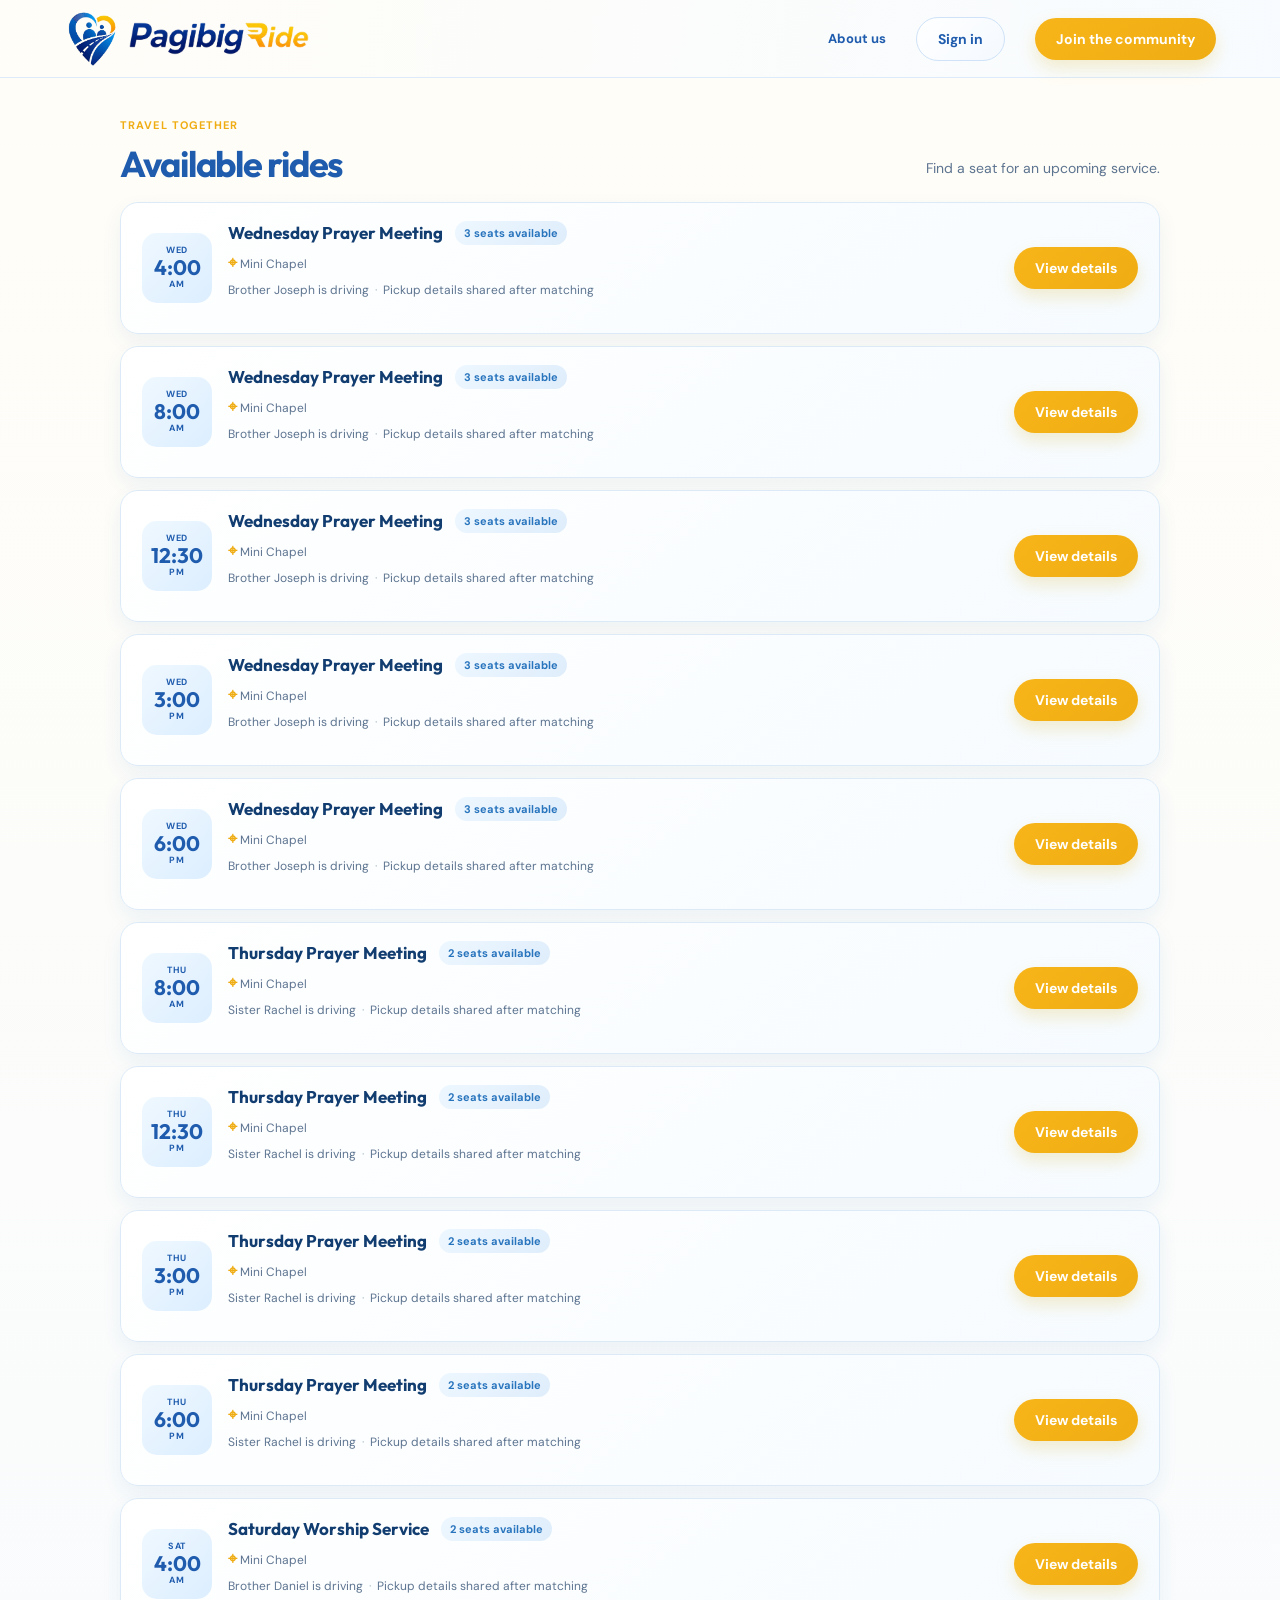
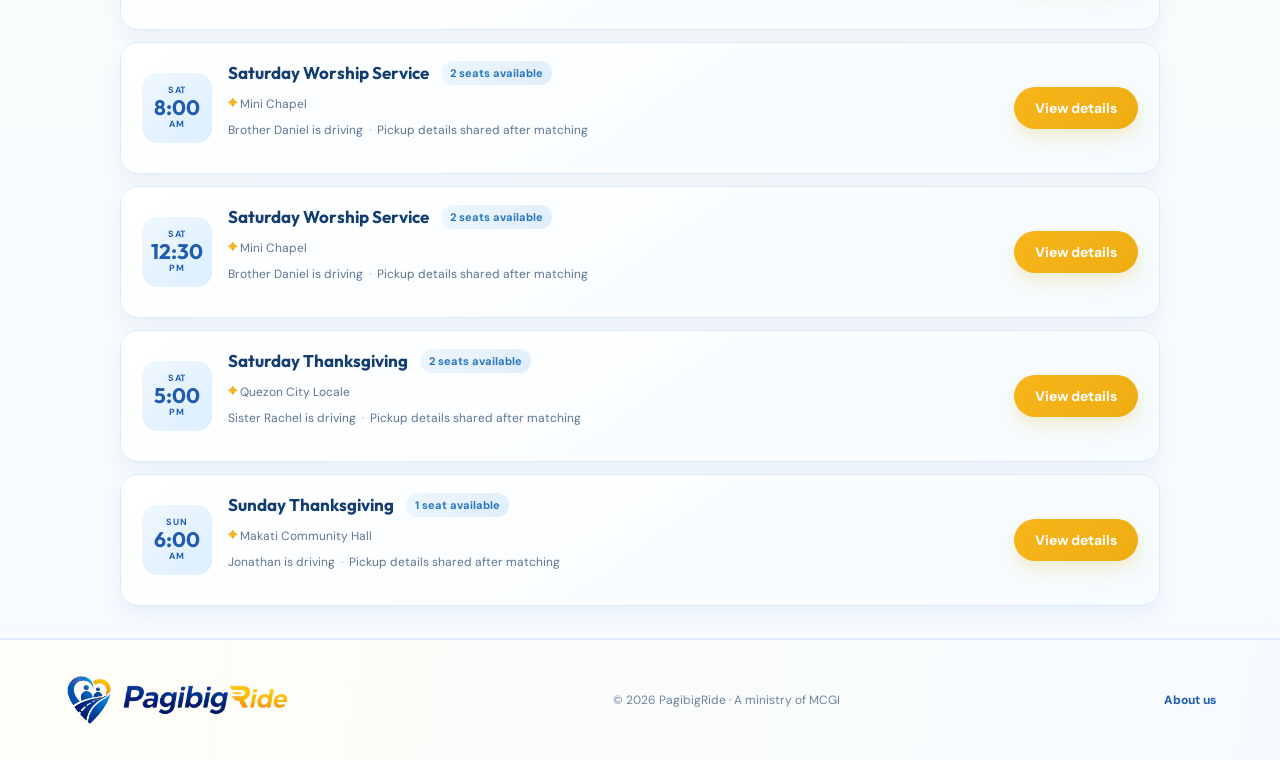
==== index.html @ 27a09b51 "Add about page and ride messaging Co-authored-by: Copilot <223556219+Copilot@users.noreply.github.co" ====
<!doctype html>
<html lang="en">

<head>
    <meta charset="UTF-8" />
    <meta name="viewport" content="width=device-width, initial-scale=1.0" />
    <title>PagibigRide — Ride together in love</title>
    <link rel="icon" type="image/png" href="pagibigride-submark.png">
    <link rel="preconnect" href="https://fonts.googleapis.com">
    <link rel="preconnect" href="https://fonts.gstatic.com" crossorigin>
    <link
        href="https://fonts.googleapis.com/css2?family=DM+Sans:wght@400;500;600;700&family=Outfit:wght@500;600;700;800&display=swap"
        rel="stylesheet">
    <link rel="stylesheet" href="style.css">
</head>

<body>
    <nav class="nav">
        <a class="brand" href="#">
            <img class="brand-logo" src="pagibigride-submark.png" alt="">
            <img class="brand-wordmark" src="pagibigride-wordmark.png" alt="PagibigRide" width="180" height="40">
        </a>
        <div class="navlinks">
            <a class="about-nav-link" href="about.html">About us</a>
            <a class="button alt" href="auth/login.html">Sign in</a>
            <a class="button" href="auth/signup.html">Join the community</a>
        </div>
        <details class="mobile-nav">
            <summary aria-label="Open navigation menu"><span></span><span></span><span></span></summary>
            <div class="mobile-menu-panel">
                <a href="about.html">About us</a>
                <a href="auth/login.html" data-guest-only>Sign in</a>
                <a class="mobile-menu-join" href="auth/signup.html" data-guest-only>Join the community</a>
            </div>
        </details>
    </nav>
    <main>
        <section class="rides" id="rides" aria-labelledby="rides-heading">
            <div class="rides-wrap">
                <div class="rides-heading">
                    <div>
                        <div class="label">Travel together</div>
                        <h2 class="heading" id="rides-heading">Available rides</h2>
                    </div>
                    <p class="sub">Find a seat for an upcoming service.</p>
                </div>
                <article class="ride-card">
                    <div class="ride-date" aria-label="Wednesday at 4:00 AM">
                        <span>WED</span>
                        <strong>4:00</strong>
                        <span>AM</span>
                    </div>
                    <div class="ride-info">
                        <div class="ride-title-row">
                            <h3>Wednesday Prayer Meeting</h3>
                            <span class="ride-status">3 seats available</span>
                        </div>
                        <p class="ride-destination"><span aria-hidden="true">⌖</span> Mini Chapel</p>
                        <p class="ride-driver">Brother Joseph is driving <span>·</span> Pickup details shared after matching</p>
                    </div>
                    <button class="button ride-action ride-details-button" type="button" aria-haspopup="dialog" aria-controls="ride-modal" data-ride-title="Wednesday Prayer Meeting" data-ride-driver="Brother Joseph" data-ride-origin="Pasig Palengke" data-ride-map-origin="Pasig Palengke, Pasig, Philippines" data-ride-destination="Mini Chapel" data-ride-map-destination="MCGI CHAPEL, XQ66+66V, Apalit, Pampanga" data-ride-vehicle="Van">View details</button>
                </article>
                <article class="ride-card">
                    <div class="ride-date" aria-label="Wednesday at 8:00 AM">
                        <span>WED</span>
                        <strong>8:00</strong>
                        <span>AM</span>
                    </div>
                    <div class="ride-info">
                        <div class="ride-title-row">
                            <h3>Wednesday Prayer Meeting</h3>
                            <span class="ride-status">3 seats available</span>
                        </div>
                        <p class="ride-destination"><span aria-hidden="true">⌖</span> Mini Chapel</p>
                        <p class="ride-driver">Brother Joseph is driving <span>·</span> Pickup details shared after matching</p>
                    </div>
                    <button class="button ride-action ride-details-button" type="button" aria-haspopup="dialog" aria-controls="ride-modal" data-ride-title="Wednesday Prayer Meeting" data-ride-driver="Brother Joseph" data-ride-origin="Pasig Palengke" data-ride-map-origin="Pasig Palengke, Pasig, Philippines" data-ride-destination="Mini Chapel" data-ride-map-destination="MCGI CHAPEL, XQ66+66V, Apalit, Pampanga" data-ride-vehicle="Van">View details</button>
                </article>
                <article class="ride-card">
                    <div class="ride-date" aria-label="Wednesday at 12:30 PM">
                        <span>WED</span>
                        <strong>12:30</strong>
                        <span>PM</span>
                    </div>
                    <div class="ride-info">
                        <div class="ride-title-row">
                            <h3>Wednesday Prayer Meeting</h3>
                            <span class="ride-status">3 seats available</span>
                        </div>
                        <p class="ride-destination"><span aria-hidden="true">⌖</span> Mini Chapel</p>
                        <p class="ride-driver">Brother Joseph is driving <span>·</span> Pickup details shared after matching</p>
                    </div>
                    <button class="button ride-action ride-details-button" type="button" aria-haspopup="dialog" aria-controls="ride-modal" data-ride-title="Wednesday Prayer Meeting" data-ride-driver="Brother Joseph" data-ride-origin="Pasig Palengke" data-ride-map-origin="Pasig Palengke, Pasig, Philippines" data-ride-destination="Mini Chapel" data-ride-map-destination="MCGI CHAPEL, XQ66+66V, Apalit, Pampanga" data-ride-vehicle="Van">View details</button>
                </article>
                <article class="ride-card">
                    <div class="ride-date" aria-label="Wednesday at 3:00 PM">
                        <span>WED</span>
                        <strong>3:00</strong>
                        <span>PM</span>
                    </div>
                    <div class="ride-info">
                        <div class="ride-title-row">
                            <h3>Wednesday Prayer Meeting</h3>
                            <span class="ride-status">3 seats available</span>
                        </div>
                        <p class="ride-destination"><span aria-hidden="true">⌖</span> Mini Chapel</p>
                        <p class="ride-driver">Brother Joseph is driving <span>·</span> Pickup details shared after matching</p>
                    </div>
                    <button class="button ride-action ride-details-button" type="button" aria-haspopup="dialog" aria-controls="ride-modal" data-ride-title="Wednesday Prayer Meeting" data-ride-driver="Brother Joseph" data-ride-origin="Pasig Palengke" data-ride-map-origin="Pasig Palengke, Pasig, Philippines" data-ride-destination="Mini Chapel" data-ride-map-destination="MCGI CHAPEL, XQ66+66V, Apalit, Pampanga" data-ride-vehicle="Van">View details</button>
                </article>
                <article class="ride-card">
                    <div class="ride-date" aria-label="Wednesday at 6:00 PM">
                        <span>WED</span>
                        <strong>6:00</strong>
                        <span>PM</span>
                    </div>
                    <div class="ride-info">
                        <div class="ride-title-row">
                            <h3>Wednesday Prayer Meeting</h3>
                            <span class="ride-status">3 seats available</span>
                        </div>
                        <p class="ride-destination"><span aria-hidden="true">⌖</span> Mini Chapel</p>
                        <p class="ride-driver">Brother Joseph is driving <span>·</span> Pickup details shared after matching</p>
                    </div>
                    <button class="button ride-action ride-details-button" type="button" aria-haspopup="dialog" aria-controls="ride-modal" data-ride-title="Wednesday Prayer Meeting" data-ride-driver="Brother Joseph" data-ride-origin="Pasig Palengke" data-ride-map-origin="Pasig Palengke, Pasig, Philippines" data-ride-destination="Mini Chapel" data-ride-map-destination="MCGI CHAPEL, XQ66+66V, Apalit, Pampanga" data-ride-vehicle="Van">View details</button>
                </article>
                <article class="ride-card">
                    <div class="ride-date" aria-label="Thursday at 8:00 AM">
                        <span>THU</span>
                        <strong>8:00</strong>
                        <span>AM</span>
                    </div>
                    <div class="ride-info">
                        <div class="ride-title-row">
                            <h3>Thursday Prayer Meeting</h3>
                            <span class="ride-status">2 seats available</span>
                        </div>
                        <p class="ride-destination"><span aria-hidden="true">⌖</span> Mini Chapel</p>
                        <p class="ride-driver">Sister Rachel is driving <span>·</span> Pickup details shared after matching</p>
                    </div>
                    <button class="button ride-action ride-details-button" type="button" aria-haspopup="dialog" aria-controls="ride-modal" data-ride-title="Thursday Prayer Meeting" data-ride-driver="Sister Rachel" data-ride-origin="Commonwealth Market" data-ride-map-origin="Commonwealth Market, Quezon City, Philippines" data-ride-destination="Mini Chapel" data-ride-map-destination="MCGI CHAPEL, XQ66+66V, Apalit, Pampanga" data-ride-vehicle="Car">View details</button>
                </article>
                <article class="ride-card">
                    <div class="ride-date" aria-label="Thursday at 12:30 PM">
                        <span>THU</span>
                        <strong>12:30</strong>
                        <span>PM</span>
                    </div>
                    <div class="ride-info">
                        <div class="ride-title-row">
                            <h3>Thursday Prayer Meeting</h3>
                            <span class="ride-status">2 seats available</span>
                        </div>
                        <p class="ride-destination"><span aria-hidden="true">⌖</span> Mini Chapel</p>
                        <p class="ride-driver">Sister Rachel is driving <span>·</span> Pickup details shared after matching</p>
                    </div>
                    <button class="button ride-action ride-details-button" type="button" aria-haspopup="dialog" aria-controls="ride-modal" data-ride-title="Thursday Prayer Meeting" data-ride-driver="Sister Rachel" data-ride-origin="Commonwealth Market" data-ride-map-origin="Commonwealth Market, Quezon City, Philippines" data-ride-destination="Mini Chapel" data-ride-map-destination="MCGI CHAPEL, XQ66+66V, Apalit, Pampanga" data-ride-vehicle="Car">View details</button>
                </article>
                <article class="ride-card">
                    <div class="ride-date" aria-label="Thursday at 3:00 PM">
                        <span>THU</span>
                        <strong>3:00</strong>
                        <span>PM</span>
                    </div>
                    <div class="ride-info">
                        <div class="ride-title-row">
                            <h3>Thursday Prayer Meeting</h3>
                            <span class="ride-status">2 seats available</span>
                        </div>
                        <p class="ride-destination"><span aria-hidden="true">⌖</span> Mini Chapel</p>
                        <p class="ride-driver">Sister Rachel is driving <span>·</span> Pickup details shared after matching</p>
                    </div>
                    <button class="button ride-action ride-details-button" type="button" aria-haspopup="dialog" aria-controls="ride-modal" data-ride-title="Thursday Prayer Meeting" data-ride-driver="Sister Rachel" data-ride-origin="Commonwealth Market" data-ride-map-origin="Commonwealth Market, Quezon City, Philippines" data-ride-destination="Mini Chapel" data-ride-map-destination="MCGI CHAPEL, XQ66+66V, Apalit, Pampanga" data-ride-vehicle="Car">View details</button>
                </article>
                <article class="ride-card">
                    <div class="ride-date" aria-label="Thursday at 6:00 PM">
                        <span>THU</span>
                        <strong>6:00</strong>
                        <span>PM</span>
                    </div>
                    <div class="ride-info">
                        <div class="ride-title-row">
                            <h3>Thursday Prayer Meeting</h3>
                            <span class="ride-status">2 seats available</span>
                        </div>
                        <p class="ride-destination"><span aria-hidden="true">⌖</span> Mini Chapel</p>
                        <p class="ride-driver">Sister Rachel is driving <span>·</span> Pickup details shared after matching</p>
                    </div>
                    <button class="button ride-action ride-details-button" type="button" aria-haspopup="dialog" aria-controls="ride-modal" data-ride-title="Thursday Prayer Meeting" data-ride-driver="Sister Rachel" data-ride-origin="Commonwealth Market" data-ride-map-origin="Commonwealth Market, Quezon City, Philippines" data-ride-destination="Mini Chapel" data-ride-map-destination="MCGI CHAPEL, XQ66+66V, Apalit, Pampanga" data-ride-vehicle="Car">View details</button>
                </article>
                <article class="ride-card">
                    <div class="ride-date" aria-label="Saturday at 4:00 AM">
                        <span>SAT</span>
                        <strong>4:00</strong>
                        <span>AM</span>
                    </div>
                    <div class="ride-info">
                        <div class="ride-title-row">
                            <h3>Saturday Worship Service</h3>
                            <span class="ride-status">2 seats available</span>
                        </div>
                        <p class="ride-destination"><span aria-hidden="true">⌖</span> Mini Chapel</p>
                        <p class="ride-driver">Brother Daniel is driving <span>·</span> Pickup details shared after matching</p>
                    </div>
                    <button class="button ride-action ride-details-button" type="button" aria-haspopup="dialog" aria-controls="ride-modal" data-ride-title="Saturday Worship Service" data-ride-driver="Brother Daniel" data-ride-origin="SM City Cubao" data-ride-map-origin="SM City Cubao, Quezon City, Philippines" data-ride-destination="Mini Chapel" data-ride-map-destination="MCGI CHAPEL, XQ66+66V, Apalit, Pampanga" data-ride-vehicle="Van">View details</button>
                </article>
                <article class="ride-card">
                    <div class="ride-date" aria-label="Saturday at 8:00 AM">
                        <span>SAT</span>
                        <strong>8:00</strong>
                        <span>AM</span>
                    </div>
                    <div class="ride-info">
                        <div class="ride-title-row">
                            <h3>Saturday Worship Service</h3>
                            <span class="ride-status">2 seats available</span>
                        </div>
                        <p class="ride-destination"><span aria-hidden="true">⌖</span> Mini Chapel</p>
                        <p class="ride-driver">Brother Daniel is driving <span>·</span> Pickup details shared after matching</p>
                    </div>
                    <button class="button ride-action ride-details-button" type="button" aria-haspopup="dialog" aria-controls="ride-modal" data-ride-title="Saturday Worship Service" data-ride-driver="Brother Daniel" data-ride-origin="SM City Cubao" data-ride-map-origin="SM City Cubao, Quezon City, Philippines" data-ride-destination="Mini Chapel" data-ride-map-destination="MCGI CHAPEL, XQ66+66V, Apalit, Pampanga" data-ride-vehicle="Van">View details</button>
                </article>
                <article class="ride-card">
                    <div class="ride-date" aria-label="Saturday at 12:30 PM">
                        <span>SAT</span>
                        <strong>12:30</strong>
                        <span>PM</span>
                    </div>
                    <div class="ride-info">
                        <div class="ride-title-row">
                            <h3>Saturday Worship Service</h3>
                            <span class="ride-status">2 seats available</span>
                        </div>
                        <p class="ride-destination"><span aria-hidden="true">⌖</span> Mini Chapel</p>
                        <p class="ride-driver">Brother Daniel is driving <span>·</span> Pickup details shared after matching</p>
                    </div>
                    <button class="button ride-action ride-details-button" type="button" aria-haspopup="dialog" aria-controls="ride-modal" data-ride-title="Saturday Worship Service" data-ride-driver="Brother Daniel" data-ride-origin="SM City Cubao" data-ride-map-origin="SM City Cubao, Quezon City, Philippines" data-ride-destination="Mini Chapel" data-ride-map-destination="MCGI CHAPEL, XQ66+66V, Apalit, Pampanga" data-ride-vehicle="Van">View details</button>
                </article>
                <article class="ride-card">
                    <div class="ride-date" aria-label="Saturday at 5:00 PM">
                        <span>SAT</span>
                        <strong>5:00</strong>
                        <span>PM</span>
                    </div>
                    <div class="ride-info">
                        <div class="ride-title-row">
                            <h3>Saturday Thanksgiving</h3>
                            <span class="ride-status">2 seats available</span>
                        </div>
                        <p class="ride-destination"><span aria-hidden="true">⌖</span> Quezon City Locale</p>
                        <p class="ride-driver">Sister Rachel is driving <span>·</span> Pickup details shared after matching</p>
                    </div>
                    <button class="button ride-action ride-details-button" type="button" aria-haspopup="dialog" aria-controls="ride-modal" data-ride-title="Saturday Thanksgiving" data-ride-driver="Sister Rachel" data-ride-origin="SM City Cubao" data-ride-map-origin="SM City Cubao, Quezon City, Philippines" data-ride-destination="Quezon City Locale" data-ride-map-destination="MCGI CHAPEL, XQ66+66V, Apalit, Pampanga" data-ride-vehicle="Car">View details</button>
                </article>
                <article class="ride-card">
                    <div class="ride-date" aria-label="Sunday at 6:00 AM">
                        <span>SUN</span>
                        <strong>6:00</strong>
                        <span>AM</span>
                    </div>
                    <div class="ride-info">
                        <div class="ride-title-row">
                            <h3>Sunday Thanksgiving</h3>
                            <span class="ride-status">1 seat available</span>
                        </div>
                        <p class="ride-destination"><span aria-hidden="true">⌖</span> Makati Community Hall</p>
                        <p class="ride-driver">Jonathan is driving <span>·</span> Pickup details shared after matching</p>
                    </div>
                    <button class="button ride-action ride-details-button" type="button" aria-haspopup="dialog" aria-controls="ride-modal" data-ride-title="Sunday Thanksgiving" data-ride-driver="Jonathan" data-ride-origin="Ayala MRT Station" data-ride-map-origin="Ayala MRT Station, Makati, Philippines" data-ride-destination="Makati Community Hall" data-ride-map-destination="MCGI CHAPEL, XQ66+66V, Apalit, Pampanga" data-ride-vehicle="Motorcycle">View details</button>
                </article>
            </div>
        </section>
    </main>
    <footer class="footer">
        <a class="brand" href="#">
            <img class="brand-logo" src="pagibigride-submark.png" alt="">
            <img class="brand-wordmark" src="pagibigride-wordmark.png" alt="PagibigRide" width="165" height="34">
        </a>
        <span>© 2026 PagibigRide · A ministry of MCGI</span>
        <a class="footer-link" href="about.html">About us</a>
    </footer>
    <dialog class="ride-modal" id="ride-modal" aria-labelledby="ride-modal-title">
        <div class="ride-modal-heading">
            <div>
                <div class="label">Ride details</div>
                <h2 id="ride-modal-title"></h2>
            </div>
            <button class="ride-modal-close" type="button" aria-label="Close ride details">×</button>
        </div>
        <div class="ride-modal-layout">
            <section class="ride-modal-route" aria-label="Ride information and route">
                <div class="ride-detail-grid">
                    <div class="ride-detail-item"><strong>Pickup point (sample)</strong><span id="ride-modal-origin"></span></div>
                    <div class="ride-detail-item"><strong>Destination</strong><span id="ride-modal-destination"></span></div>
                    <div class="ride-detail-item"><strong>Vehicle</strong><span id="ride-modal-vehicle"></span></div>
                </div>
                <div class="ride-map-heading">
                    <strong>Route</strong>
                    <a id="ride-modal-map-link" href="#" target="_blank" rel="noopener noreferrer">Open in Google Maps ↗</a>
                </div>
                <iframe class="ride-map" id="ride-modal-map" title="Route to ride destination" loading="lazy" referrerpolicy="no-referrer-when-downgrade"></iframe>
            </section>
            <section class="driver-chat" aria-labelledby="driver-chat-heading">
                <div class="driver-chat-heading">
                    <div>
                        <h3 id="driver-chat-heading">Message <span id="ride-modal-driver">the driver</span></h3>
                        <p>Ask a question about this ride.</p>
                    </div>
                </div>
                <div class="driver-chat-locked" id="driver-chat-locked" hidden>
                    <p>Sign in to message this driver.</p>
                    <a class="button chat-login" href="auth/login.html">Sign in to continue</a>
                </div>
                <div class="driver-chat-content" id="driver-chat-content" hidden>
                    <div class="chat-messages" id="chat-messages" role="log" aria-live="polite" aria-relevant="additions text"></div>
                    <form class="chat-compose" id="chat-form">
                        <label class="visually-hidden" for="chat-input">Message the driver</label>
                        <input id="chat-input" name="message" type="text" maxlength="300" placeholder="Write a message..." autocomplete="off" required>
                        <button class="button chat-send" type="submit">Send</button>
                    </form>
                </div>
            </section>
        </div>
        <div class="ride-modal-actions">
            <a class="button ride-modal-request" href="auth/login.html">Request a seat</a>
        </div>
    </dialog>
    <script src="app.js"></script>
</body>

</html>
---- style.css ----
:root {
    --navy: #1f5cae;
    --phone-navy: #12356b;
    --blue: #e8f2ff;
    --sky: #3184d2;
    --red: #efad13;
    --yellow: #fff0bf;
    --blue-50: #f7fbff;
    --blue-100: #e8f4ff;
    --gold-50: #fffaf0;
    --gold-100: #fff2cb;
    --ink: #123d70;
    --muted: #5d7490;
    --paper: #fffdf7;
}

* {
    box-sizing: border-box
}

body {
    margin: 0;
    color: var(--ink);
    background: linear-gradient(180deg, var(--blue-50), var(--paper) 420px);
    font-family: 'DM Sans', sans-serif
}

a {
    text-decoration: none;
    color: inherit
}

.nav {
    height: 78px;
    padding: 0 max(5vw, 30px);
    display: flex;
    align-items: center;
    justify-content: space-between;
    background: linear-gradient(100deg, rgb(255 253 247 / .94), rgb(247 251 255 / .94));
    border-bottom: 1px solid #dceafb;
    position: relative;
    z-index: 2;
    backdrop-filter: blur(12px)
}

.brand {
    display: flex;
    align-items: center;
    gap: 9px;
}

.brand-logo {
    width: 56px;
    height: 56px;
    object-fit: contain;
    object-position: center;
    display: block
}

.brand-wordmark {
    width: 180px;
    height: 40px;
    object-fit: contain;
    display: block
}

.footer .brand-logo {
    width: 50px;
    height: 50px
}

.footer .brand-wordmark {
    width: 165px;
    height: 34px
}

.navlinks {
    display: flex;
    gap: 30px;
    align-items: center;
    font-size: 14px;
    font-weight: 600;
    color: #4b6785
}

.navlinks a:hover {
    color: #c88400
}

.navlinks a,
.button,
.feature {
    transition: color .2s ease, background .2s ease, border-color .2s ease, box-shadow .2s ease, transform .2s ease
}

.button {
    border: 0;
    border-radius: 99px;
    background: linear-gradient(135deg, #f7b51a, var(--red));
    color: #fff;
    padding: 12px 21px;
    font: 700 14px 'DM Sans';
    cursor: pointer;
    box-shadow: 0 8px 17px rgb(221 195 80 / .28)
}

.button:hover {
    transform: translateY(-2px);
    box-shadow: 0 12px 22px rgb(221 195 80 / .34)
}

.button:focus-visible,
.navlinks a:focus-visible,
.link-arrow:focus-visible {
    outline: 3px solid rgb(50 130 211 / .3);
    outline-offset: 3px
}

.button.alt {
    background: linear-gradient(135deg, #fff, #f4f9ff);
    color: var(--navy);
    box-shadow: none;
    border: 1px solid #cfe2f7
}

.hero {
    min-height: 630px;
    overflow: hidden;
    position: relative;
    padding: 86px max(5vw, 30px) 60px;
    background: linear-gradient(113deg, #e4f2ff 0%, #f8fbff 52%, #fff8e4 100%)
}

.hero:before {
    content: "";
    position: absolute;
    width: 710px;
    height: 710px;
    border: 1px dashed #91c5f0;
    border-radius: 50%;
    right: -180px;
    top: -285px
}

.hero:after {
    content: "";
    position: absolute;
    width: 230px;
    height: 230px;
    border-radius: 50%;
    background: radial-gradient(circle at 35% 35%, #fff9dd, var(--yellow));
    right: 7%;
    bottom: -90px
}

.hero-grid {
    max-width: 1180px;
    margin: auto;
    display: grid;
    grid-template-columns: 1.02fr .98fr;
    align-items: center;
    gap: 55px;
    position: relative;
    z-index: 1
}

.hero h1 {
    font: 800 clamp(43px, 5vw, 72px)/.98 Outfit;
    margin: 20px 0;
    color: var(--navy);
    letter-spacing: -.045em;
    text-wrap: balance
}

.hero h1 em {
    font-style: normal;
    color: var(--red)
}

.hero p {
    font-size: 18px;
    line-height: 1.62;
    color: #53728f;
    max-width: 530px;
    margin: 0 0 28px;
    text-wrap: pretty
}

.hero-actions {
    display: flex;
    gap: 12px;
    align-items: center
}

.link-arrow {
    font-weight: 700;
    font-size: 14px;
    color: var(--navy);
    padding: 12px
}

.link-arrow:after {
    content: ' →';
    color: var(--red);
    font-size: 18px
}

.phone-scene {
    height: 430px;
    position: relative
}

.circle {
    position: absolute;
    width: 380px;
    height: 380px;
    border-radius: 50%;
    background: radial-gradient(circle at 35% 30%, #d9efff, #afd5f5);
    left: 50%;
    top: 18px;
    transform: translateX(-50%)
}

.circle:after {
    content: "";
    position: absolute;
    inset: 19px;
    border: 1px dashed rgb(255 255 255 / .8);
    border-radius: 50%
}

.road {
    position: absolute;
    background: linear-gradient(90deg, #fff, #f7fbff);
    border-radius: 999px;
    width: 520px;
    height: 61px;
    top: 174px;
    left: -35px;
    transform: rotate(-21deg);
    box-shadow: 0 7px 20px rgb(46 123 199 / .12)
}

.road:after {
    content: "";
    position: absolute;
    inset: 29px 18px auto;
    height: 2px;
    background: repeating-linear-gradient(90deg, #8fc4ed 0 14px, transparent 14px 25px)
}

.phone {
    position: absolute;
    width: 230px;
    height: 442px;
    background: linear-gradient(180deg, #fff, #f9fcff);
    border: 8px solid var(--phone-navy);
    border-radius: 34px;
    left: 50%;
    transform: translateX(-50%);
    top: 0;
    box-shadow: 0 26px 42px rgb(13 49 93 / .26), inset 0 0 0 1px rgb(255 255 255 / .14);
    overflow: hidden
}

.notch {
    width: 93px;
    height: 20px;
    border-radius: 0 0 13px 13px;
    background: var(--phone-navy);
    margin: auto
}

.screen {
    padding: 17px 16px
}

.topline {
    font: 700 12px Outfit;
    display: flex;
    justify-content: space-between
}

.tiny {
    font-size: 9px;
    color: #69829a;
    margin-top: 3px
}

.service-card {
    background: linear-gradient(135deg, #eff8ff, #e1f0ff);
    border-radius: 14px;
    padding: 13px;
    margin-top: 18px
}

.service-card strong {
    font: 700 13px Outfit
}

.service-card div {
    font-size: 9px;
    color: #5c7994;
    margin-top: 5px
}

.map {
    aspect-ratio: 18 / 17;
    background-color: #edf6ff;
    border-radius: 14px;
    margin-top: 12px;
    position: relative;
    overflow: hidden;
    background-image: linear-gradient(30deg, transparent 46%, #d2e6f8 47% 50%, transparent 51%), linear-gradient(110deg, transparent 35%, #c2ddf3 36% 39%, transparent 40%), linear-gradient(135deg, #f1f8ff, #e8f4ff)
}

.route-map {
    position: absolute;
    inset: 0;
    width: 100%;
    height: 100%
}

.route-line {
    fill: none;
    stroke: var(--red);
    stroke-width: 3;
    stroke-linecap: round;
    stroke-dasharray: 1 6
}

.route-marker {
    fill: none;
    stroke: var(--navy);
    stroke-width: 2.1;
    stroke-linecap: round;
    stroke-linejoin: round
}

.match {
    background: linear-gradient(135deg, #fff, #f7fbff);
    border-radius: 13px;
    padding: 11px;
    box-shadow: 0 7px 16px rgb(23 95 172 / .13);
    display: flex;
    align-items: center;
    gap: 8px;
    margin-top: -10px;
    position: relative
}

.avatar {
    width: 30px;
    height: 30px;
    border-radius: 50%;
    background: linear-gradient(135deg, #fff5d6, #ffe0a0);
    display: grid;
    place-items: center;
    color: var(--navy);
    font: 700 9px Outfit;
    letter-spacing: -.04em
}

.match strong {
    font-size: 10px
}

.match small {
    display: block;
    font-size: 8px;
    color: #63809b;
    margin-top: 2px
}

.badge {
    margin-left: auto;
    font-size: 8px;
    font-weight: bold;
    color: #2874bd;
    background: linear-gradient(135deg, #edf7ff, #dfedfb);
    padding: 4px 6px;
    border-radius: 99px
}

.float-card {
    position: absolute;
    background: linear-gradient(135deg, #fff, #f8fcff);
    border: 1px solid rgb(207 226 247 / .8);
    border-radius: 13px;
    padding: 12px 15px;
    box-shadow: 0 15px 30px rgb(18 84 150 / .16);
    font-size: 11px;
    z-index: 2
}

.float-card strong {
    font: 700 12px Outfit;
    display: block;
    margin-bottom: 2px
}

.float-card small {
    color: #71899f;
    font-size: 9px
}

.seats {
    right: 0;
    top: 76px
}

.safe {
    left: 0;
    bottom: 26px
}

.float-icon {
    color: var(--red);
    float: left;
    width: 17px;
    height: 17px;
    margin-right: 7px
}

.float-icon svg,
.top-icon svg,
.trust-icon svg,
.ficon svg {
    width: 100%;
    height: 100%;
    fill: none;
    stroke: currentColor;
    stroke-width: 1.8;
    stroke-linecap: round;
    stroke-linejoin: round
}

.top-icon {
    width: 14px;
    height: 14px;
    color: var(--red)
}

.trust {
    max-width: 1040px;
    margin: -20px auto 0;
    position: relative;
    z-index: 3;
    background: linear-gradient(110deg, #fff, #f7fbff);
    border: 1px solid rgb(207 226 247 / .72);
    box-shadow: 0 12px 36px rgb(25 103 180 / .12);
    border-radius: 16px;
    padding: 21px 30px;
    display: flex;
    justify-content: space-around;
    gap: 18px
}

.trust-item {
    display: flex;
    align-items: center;
    gap: 10px;
    font-size: 13px;
    font-weight: 700
}

.trust-icon {
    width: 33px;
    height: 33px;
    border-radius: 50%;
    background: linear-gradient(135deg, #edf7ff, #dceeff);
    color: #287ac5;
    display: grid;
    place-items: center;
    padding: 8px
}

section {
    padding: 94px max(5vw, 30px)
}

.rides {
    padding-top: 34px;
    padding-bottom: 30px;
    background: linear-gradient(180deg, #fffdf7, #f7fbff);
    border-bottom: 1px solid #dceafb
}

.rides-wrap {
    max-width: 1040px;
    margin: auto
}

.rides-heading {
    display: flex;
    justify-content: space-between;
    align-items: end;
    gap: 20px;
    margin-bottom: 18px
}

.rides-heading .heading {
    font-size: clamp(27px, 3vw, 36px);
    margin-bottom: 0
}

.rides-heading .sub {
    margin: 0 0 4px;
    font-size: 14px
}

.ride-card {
    display: flex;
    align-items: center;
    gap: 20px;
    padding: 18px 21px;
    border: 1px solid #dceaf7;
    border-radius: 18px;
    background: linear-gradient(145deg, #fff, #f6fbff);
    box-shadow: 0 8px 20px rgb(31 104 174 / .07)
}

.ride-card + .ride-card {
    margin-top: 12px
}

.ride-date {
    width: 70px;
    min-width: 70px;
    height: 70px;
    display: flex;
    flex-direction: column;
    align-items: center;
    justify-content: center;
    border-radius: 15px;
    color: var(--navy);
    background: linear-gradient(135deg, #eff8ff, #dceeff)
}

.ride-date span {
    font-size: 9px;
    line-height: 1.2;
    font-weight: 700;
    letter-spacing: .08em
}

.ride-date strong {
    font: 700 21px/1.1 Outfit
}

.ride-info {
    min-width: 0;
    flex: 1
}

.ride-title-row {
    display: flex;
    align-items: center;
    flex-wrap: wrap;
    gap: 8px 12px
}

.ride-title-row h3 {
    margin: 0;
    font: 700 17px Outfit;
    color: var(--ink)
}

.ride-status {
    padding: 5px 9px;
    border-radius: 99px;
    color: #2874bd;
    background: linear-gradient(135deg, #edf7ff, #dfedfb);
    font-size: 11px;
    font-weight: 700
}

.ride-destination,
.ride-driver {
    margin: 6px 0 0;
    color: var(--muted);
    font-size: 12px;
    line-height: 1.5
}

.ride-destination span {
    color: var(--red);
    font-size: 16px;
    font-weight: 700
}

.ride-driver span {
    color: #a3b5c5;
    padding: 0 3px
}

.ride-details-button {
    margin-top: 8px
}

.ride-details-button {
    display: inline-flex;
    align-items: center;
    gap: 7px;
    color: var(--navy);
    padding: 0;
    border: 0;
    background: transparent;
    font-size: 12px;
    font-weight: 700;
    font-family: 'DM Sans', sans-serif;
    cursor: pointer
}

.ride-details-button::after {
    content: "+";
    display: grid;
    place-items: center;
    width: 17px;
    height: 17px;
    border-radius: 50%;
    color: #2874bd;
    background: linear-gradient(135deg, #edf7ff, #dfedfb);
    font-size: 14px;
    line-height: 1
}

.ride-details-button:focus-visible {
    outline: 3px solid rgb(50 130 211 / .3);
    outline-offset: 3px;
    border-radius: 4px
}

.ride-details-button:hover {
    color: #c88400
}

.ride-modal {
    width: min(480px, calc(100% - 32px));
    max-width: none;
    padding: 26px;
    color: var(--ink);
    border: 1px solid #dceaf7;
    border-radius: 22px;
    background: linear-gradient(145deg, #fffdf7, #f4f9ff);
    box-shadow: 0 25px 70px rgb(13 49 93 / .28)
}

.ride-modal::backdrop {
    background: rgb(13 49 93 / .32);
    backdrop-filter: blur(7px)
}

.ride-modal-heading {
    display: flex;
    align-items: flex-start;
    justify-content: space-between;
    gap: 18px;
    margin-bottom: 21px
}

.ride-modal-heading .label {
    margin-bottom: 7px
}

.ride-modal-heading h2 {
    margin: 0;
    color: var(--navy);
    font: 700 25px/1.15 Outfit
}

.ride-modal-close {
    display: grid;
    place-items: center;
    width: 34px;
    height: 34px;
    flex: 0 0 34px;
    padding: 0;
    border: 1px solid #dceaf7;
    border-radius: 50%;
    color: #55728e;
    background: #fff;
    font: 400 24px/1 'DM Sans', sans-serif;
    cursor: pointer
}

.ride-modal-close:hover {
    color: var(--navy);
    border-color: #bfdcf6;
    background: #f7fbff
}

.ride-detail-grid {
    display: grid;
    grid-template-columns: repeat(2, minmax(0, 1fr));
    gap: 9px;
    margin-top: 10px
}

.ride-detail-item {
    display: grid;
    gap: 3px;
    padding: 10px 12px;
    border: 1px solid #dceaf7;
    border-radius: 12px;
    background: linear-gradient(135deg, #f7fbff, #edf7ff)
}

.ride-detail-item strong {
    color: #69829a;
    font-size: 10px;
    font-weight: 600
}

.ride-detail-item span {
    color: var(--ink);
    font-size: 12px;
    font-weight: 700
}

.ride-action {
    flex-shrink: 0
}

.ride-action.ride-details-button {
    margin-top: 0;
    padding: 12px 21px;
    border: 0;
    background: linear-gradient(135deg, #f7b51a, var(--red));
    color: #fff;
    font: 700 14px 'DM Sans', sans-serif;
    box-shadow: 0 8px 17px rgb(221 195 80 / .28)
}

.ride-action.ride-details-button::after {
    display: none
}

.ride-action.ride-details-button:hover {
    color: #fff
}

.ride-modal-request {
    display: inline-flex;
    justify-content: center;
    margin-top: 18px
}

.ride-map-heading {
    display: flex;
    justify-content: space-between;
    align-items: center;
    gap: 12px;
    margin: 18px 0 8px;
    color: var(--ink);
    font-size: 13px;
}

.ride-map-heading a {
    color: var(--navy);
    font-size: 12px;
    font-weight: 700;
}

.ride-map-heading a:hover {
    color: #c88400;
}

.ride-map {
    display: block;
    width: 100%;
    height: 220px;
    border: 1px solid #dceaf7;
    border-radius: 14px;
    background: #e8f2ff;
}

.wrap {
    max-width: 1120px;
    margin: auto
}

.label {
    color: var(--red);
    font-weight: 700;
    letter-spacing: .1em;
    font-size: 11px;
    text-transform: uppercase
}

.heading {
    font: 700 clamp(31px, 4vw, 48px)/1.1 Outfit;
    letter-spacing: -.035em;
    color: var(--navy);
    margin: 12px 0
}

.sub {
    color: var(--muted);
    font-size: 16px;
    line-height: 1.6;
    max-width: 570px
}

.features {
    background: linear-gradient(180deg, #fff, #f8fcff);
    padding-bottom: 108px
}

.features-head {
    display: flex;
    justify-content: space-between;
    align-items: end;
    margin-bottom: 39px
}

.feature-grid {
    display: grid;
    grid-template-columns: repeat(3, 1fr);
    gap: 19px
}

.feature {
    padding: 27px 23px;
    border: 1px solid #dceaf7;
    border-radius: 18px;
    background: linear-gradient(145deg, #fff, #f6fbff);
    box-shadow: 0 8px 20px rgb(31 104 174 / .045)
}

.feature:hover {
    transform: translateY(-5px);
    border-color: #bfdcf6;
    box-shadow: 0 18px 38px rgb(28 106 181 / .13)
}

.feature .ficon {
    width: 45px;
    height: 45px;
    border-radius: 13px;
    background: linear-gradient(135deg, #eff8ff, #dceeff);
    display: grid;
    place-items: center;
    color: #287ac5;
    padding: 11px;
    margin-bottom: 19px
}

.feature:nth-child(2) .ficon {
    background: linear-gradient(135deg, #fff9e9, #fff0c5);
    color: #cf8900
}

.feature:nth-child(3) .ficon {
    background: linear-gradient(135deg, #fffdf3, #fff3cd);
    color: #c88400
}

.feature h3 {
    font: 700 19px Outfit;
    margin: 0 0 9px
}

.feature p {
    font-size: 13px;
    line-height: 1.6;
    color: var(--muted);
    margin: 0
}

.faith {
    background: radial-gradient(circle at 90% 0%, #fff9e2 0, transparent 27%), linear-gradient(135deg, #f1f8ff, #e2f1ff);
    position: relative;
    overflow: hidden
}

.faith:after {
    content: '';
    position: absolute;
    width: 250px;
    height: 250px;
    border: 40px solid #ffe7a0;
    border-radius: 50%;
    right: 5%;
    top: -105px
}

.faith-grid {
    max-width: 1120px;
    margin: auto;
    display: grid;
    grid-template-columns: .9fr 1.1fr;
    gap: 80px;
    align-items: center;
    position: relative;
    z-index: 1
}

.values {
    display: grid;
    grid-template-columns: 1fr 1fr;
    gap: 11px
}

.value {
    padding: 15px;
    background: linear-gradient(135deg, #fffefb, #fff9eb);
    border: 1px solid rgb(230 220 181 / .6);
    border-radius: 13px;
    display: flex;
    gap: 12px;
    align-items: center
}

.letter {
    font: 800 25px Outfit;
    color: #c88400
}

.value strong {
    font: 700 13px Outfit;
    display: block
}

.value span {
    font-size: 10px;
    color: var(--muted);
    line-height: 1.3;
    display: block;
    margin-top: 2px
}

.cta {
    max-width: 1030px;
    margin: 0 auto 80px;
    background: linear-gradient(120deg, #0d315d, #1b6ab5);
    box-shadow: 0 22px 48px rgb(13 49 93 / .18);
    border-radius: 25px;
    padding: 54px 7%;
    position: relative;
    overflow: hidden;
    color: #fff
}

.cta:after {
    content: '';
    width: 240px;
    height: 240px;
    border: 38px solid rgb(145 199 243 / .22);
    border-radius: 50%;
    position: absolute;
    right: 1%;
    top: -93px
}

.cta h2 {
    font: 700 39px/1.05 Outfit;
    margin: 0 0 13px;
    position: relative;
    z-index: 1
}

.cta p {
    max-width: 500px;
    color: #d9ebfb;
    line-height: 1.55;
    position: relative;
    z-index: 1
}

.cta .button {
    position: relative;
    z-index: 1;
    margin-top: 9px
}

.footer {
    border-top: 1px solid #dceafb;
    padding: 35px max(5vw, 30px);
    display: flex;
    justify-content: space-between;
    align-items: center;
    color: #6b849a;
    font-size: 12px;
    background: linear-gradient(100deg, #fffdf7, #f6fbff)
}

@media (prefers-reduced-motion: reduce) {
    *,
    *::before,
    *::after {
        scroll-behavior: auto !important;
        transition-duration: .01ms !important
    }
}

.footer .brand {
    font-size: 18px
}

@media(max-width:800px) {
    .navlinks {
        display: none
    }

    .rides {
        padding: 28px 22px 24px
    }

    .rides-heading {
        display: block
    }

    .rides-heading .sub {
        margin-top: 6px
    }

    .ride-card {
        flex-wrap: wrap;
        gap: 12px
    }

    .ride-info {
        flex: 1 1 calc(100% - 82px)
    }

    .ride-action {
        margin-left: 82px
    }

    .hero {
        padding-top: 55px
    }

    .hero-grid,
    .faith-grid {
        grid-template-columns: 1fr;
        gap: 30px
    }

    .phone-scene {
        transform: scale(.88);
        margin: -25px 0
    }

    .trust {
        margin: 0 18px;
        display: grid;
        grid-template-columns: 1fr 1fr;
        padding: 18px
    }

    .feature-grid {
        grid-template-columns: 1fr
    }

    .features-head {
        display: block
    }

    .features-head .sub {
        margin-bottom: 22px
    }

    .faith-grid {
        gap: 35px
    }

    .footer {
        gap: 16px
    }

    .hero h1 {
        font-size: 49px
    }
}

@media(max-width:480px) {
    .ride-card {
        padding: 15px
    }

    .ride-date {
        width: 56px;
        min-width: 56px;
        height: 62px
    }

    .ride-title-row h3 {
        font-size: 15px
    }

    .ride-driver {
        font-size: 11px
    }

    .ride-action {
        margin-left: 68px
    }
}

/* Responsive brand and ride list layout */
.nav {
    height: auto;
    min-height: 78px;
    gap: 16px;
    padding: 10px clamp(16px, 5vw, 64px);
}

.nav .brand {
    min-width: 0;
    gap: 9px;
}

.nav .brand-logo {
    width: 56px;
    height: 56px;
    flex: 0 0 56px;
}

.nav .brand-wordmark {
    display: block;
    width: min(180px, calc(100vw - 150px));
    height: auto;
    max-height: 40px;
    flex: 0 1 180px;
    object-fit: contain;
}

.rides {
    padding: clamp(24px, 4vw, 40px) clamp(16px, 4vw, 48px) 32px;
}

.rides-wrap {
    width: min(100%, 1040px);
}

.ride-card {
    display: grid;
    grid-template-columns: 70px minmax(0, 1fr) auto;
    align-items: center;
    gap: 16px;
    width: 100%;
    min-width: 0;
    padding: 18px 21px;
    border: 1px solid #dceaf7;
    border-radius: 18px;
    background: linear-gradient(145deg, #fff, #f6fbff);
    box-shadow: 0 8px 20px rgb(31 104 174 / .07);
}

.ride-date {
    width: 70px;
    min-width: 70px;
    grid-column: 1;
    grid-row: 1 / span 2;
}

.ride-info {
    grid-column: 2;
    min-width: 0;
}

.ride-title-row h3 {
    overflow-wrap: anywhere;
}

.ride-action,
.ride-action.ride-details-button {
    grid-column: 3;
    grid-row: 1 / span 2;
    justify-self: end;
    margin: 0;
    white-space: nowrap;
}

.footer {
    flex-wrap: wrap;
    gap: 14px 24px;
}

@media (max-width: 760px) {
    .nav {
        min-height: 68px;
        padding-inline: 18px;
    }

    .nav .brand-logo {
        width: 48px;
        height: 48px;
        flex-basis: 48px;
    }

    .nav .brand-wordmark {
        width: min(160px, calc(100vw - 112px));
        max-height: 36px;
        flex-basis: 160px;
    }

    .navlinks {
        display: none;
    }

    .rides-heading {
        display: block;
    }

    .rides-heading .sub {
        margin-top: 6px;
    }

    .ride-card {
        grid-template-columns: 60px minmax(0, 1fr);
        gap: 10px 14px;
        padding: 15px;
    }

    .ride-date {
        grid-column: 1;
        grid-row: 1 / span 2;
        width: 60px;
        min-width: 60px;
        height: 66px;
    }

    .ride-info {
        grid-column: 2;
        grid-row: 1;
    }

    .ride-action,
    .ride-action.ride-details-button {
        grid-column: 2;
        grid-row: 2;
        justify-self: start;
        margin: 0;
    }
}

@media (max-width: 440px) {
    .rides {
        padding-inline: 12px;
    }

    .rides-wrap {
        padding-inline: 0;
    }

    .ride-card {
        grid-template-columns: 52px minmax(0, 1fr);
        gap: 10px;
        padding: 13px 12px;
    }

    .ride-date {
        width: 52px;
        min-width: 52px;
        height: 62px;
    }

    .ride-date strong {
        font-size: 18px;
    }

    .ride-title-row {
        gap: 6px;
    }

    .ride-title-row h3 {
        font-size: 15px;
    }

    .ride-status {
        padding: 4px 7px;
        font-size: 10px;
    }

    .ride-driver,
    .ride-destination {
        overflow-wrap: anywhere;
    }

    .footer {
        padding: 24px 16px;
    }
}
.driver-chat {
    margin-top: 22px;
    padding-top: 18px;
    border-top: 1px solid #dceaf7;
}

.driver-chat-heading {
    display: flex;
    align-items: flex-start;
    justify-content: space-between;
    gap: 12px;
    margin-bottom: 12px;
}

.driver-chat-heading h3 {
    margin: 0;
    color: var(--navy);
    font: 700 17px/1.25 Outfit, sans-serif;
}

.driver-chat-heading p {
    margin: 4px 0 0;
    color: var(--muted);
    font-size: 11px;
}

.chat-messages {
    display: flex;
    flex-direction: column;
    gap: 8px;
    max-height: 170px;
    min-height: 88px;
    overflow-y: auto;
    padding: 12px;
    border: 1px solid #dceaf7;
    border-radius: 14px;
    background: #f7fbff;
}

.chat-bubble {
    max-width: 86%;
    margin: 0;
    padding: 9px 11px;
    border-radius: 13px;
    color: var(--ink);
    background: #e8f2ff;
    font-size: 12px;
    line-height: 1.45;
    overflow-wrap: anywhere;
}

.chat-bubble.rider {
    align-self: flex-end;
    color: #fff;
    background: var(--navy);
}

.chat-compose {
    display: flex;
    gap: 8px;
    margin-top: 9px;
}

.chat-compose input {
    min-width: 0;
    flex: 1;
    padding: 11px 13px;
    border: 1px solid #d3e2ef;
    border-radius: 12px;
    color: var(--ink);
    background: #fff;
    font: 13px 'DM Sans', sans-serif;
}

.chat-compose input:focus-visible {
    outline: 3px solid rgb(50 130 211 / .22);
    border-color: #8dbce8;
}

.chat-send {
    padding: 10px 16px;
    font-size: 12px;
}

.visually-hidden {
    position: absolute;
    width: 1px;
    height: 1px;
    padding: 0;
    margin: -1px;
    overflow: hidden;
    clip: rect(0, 0, 0, 0);
    white-space: nowrap;
    border: 0;
}

.ride-modal {
    width: min(560px, calc(100% - 28px));
    max-height: calc(100vh - 28px);
    overflow-y: auto;
}

.ride-map {
    height: 175px;
}

@media (max-width: 480px) {
    .ride-modal {
        padding: 18px;
        border-radius: 18px;
    }

    .ride-detail-grid {
        grid-template-columns: 1fr 1fr;
    }

    .ride-map {
        height: 150px;
    }

    .chat-send {
        padding-inline: 13px;
    }
}
/* Balanced ride details dialog */
.ride-modal {
    width: min(940px, calc(100% - 32px));
    max-height: calc(100vh - 32px);
    padding: 28px;
    overflow-y: auto;
}

.ride-modal-heading {
    margin-bottom: 22px;
}

.ride-modal-heading h2 {
    font-size: clamp(22px, 2.4vw, 28px);
}

.ride-modal-layout {
    display: grid;
    grid-template-columns: minmax(0, 1.05fr) minmax(0, .95fr);
    align-items: stretch;
    gap: 22px;
}

.ride-modal-route {
    min-width: 0;
}

.ride-detail-grid {
    grid-template-columns: repeat(3, minmax(0, 1fr));
    gap: 8px;
    margin-top: 0;
}

.ride-detail-item {
    min-width: 0;
    min-height: 68px;
    padding: 10px;
}

.ride-detail-item strong {
    font-size: 9px;
    line-height: 1.3;
}

.ride-detail-item span {
    font-size: 11px;
    overflow-wrap: anywhere;
}

.ride-map-heading {
    margin-top: 20px;
}

.ride-map {
    height: 240px;
}

.driver-chat {
    display: flex;
    flex-direction: column;
    min-width: 0;
    min-height: 100%;
    margin: 0;
    padding: 18px;
    border: 1px solid #dceaf7;
    border-radius: 18px;
    background: linear-gradient(150deg, #f8fbff, #eff6ff);
}

.driver-chat-heading {
    min-height: 48px;
}

.chat-messages {
    flex: 1;
    min-height: 220px;
    max-height: 340px;
}

.ride-modal-actions {
    display: flex;
    justify-content: flex-end;
    padding-top: 18px;
    margin-top: 20px;
    border-top: 1px solid #dceaf7;
}

.ride-modal-request {
    margin: 0;
}

@media (max-width: 700px) {
    .ride-modal {
        width: min(560px, calc(100% - 24px));
        max-height: calc(100vh - 24px);
        padding: 20px;
    }

    .ride-modal-layout {
        grid-template-columns: minmax(0, 1fr);
        gap: 18px;
    }

    .ride-detail-grid {
        grid-template-columns: repeat(3, minmax(0, 1fr));
    }

    .ride-map {
        height: 200px;
    }

    .driver-chat {
        min-height: 320px;
    }

    .chat-messages {
        min-height: 170px;
        max-height: 240px;
    }
}

@media (max-width: 420px) {
    .ride-modal {
        padding: 16px;
    }

    .ride-detail-grid {
        grid-template-columns: repeat(2, minmax(0, 1fr));
    }

    .ride-detail-item:last-child {
        grid-column: 1 / -1;
    }

    .ride-map-heading {
        align-items: flex-start;
        flex-direction: column;
        gap: 5px;
    }

    .ride-map {
        height: 180px;
    }
}
.driver-chat-locked {
    display: flex;
    flex: 1;
    flex-direction: column;
    align-items: center;
    justify-content: center;
    gap: 10px;
    min-height: 220px;
    padding: 24px;
    border: 1px solid #dceaf7;
    border-radius: 14px;
    background: #f7fbff;
    text-align: center;
}

.driver-chat-locked[hidden],
.driver-chat-content[hidden] {
    display: none;
}

.driver-chat-locked p {
    margin: 0;
    color: var(--ink);
    font-size: 14px;
    font-weight: 600;
}

.chat-login {
    display: inline-flex;
    align-items: center;
    justify-content: center;
}
.footer-link {
    color: var(--navy);
    font-size: 12px;
    font-weight: 700;
}

.footer-link:hover {
    color: #c88400;
}

.about-main {
    width: min(1040px, calc(100% - 40px));
    margin: 0 auto;
    padding: clamp(48px, 8vw, 92px) 0 80px;
}

.about-intro {
    max-width: 720px;
    margin: 0 auto 70px;
    text-align: center;
}

.about-intro .label,
.about-purpose .label {
    margin: 0 0 13px;
}

.about-intro h1 {
    margin: 0;
    color: var(--navy);
    font: 700 clamp(38px, 6vw, 62px)/1.05 Outfit, sans-serif;
    letter-spacing: -.04em;
}

.about-intro h1 em {
    color: #d69700;
    font-style: normal;
}

.about-lede {
    max-width: 620px;
    margin: 20px auto 25px;
    color: var(--muted);
    font-size: clamp(15px, 2vw, 18px);
    line-height: 1.7;
}

.about-purpose {
    display: grid;
    grid-template-columns: minmax(0, .9fr) minmax(0, 1.1fr);
    gap: clamp(28px, 6vw, 72px);
    align-items: center;
    padding: clamp(24px, 5vw, 50px);
    border: 1px solid #dceaf7;
    border-radius: 24px;
    background: linear-gradient(140deg, #fff, #f3f9ff);
    box-shadow: 0 14px 40px rgb(31 104 174 / .07);
}

.about-purpose-copy h2 {
    margin: 0 0 14px;
    color: var(--navy);
    font: 700 clamp(27px, 3.5vw, 38px)/1.12 Outfit, sans-serif;
}

.about-purpose-copy > p:last-child {
    margin: 0;
    color: var(--muted);
    font-size: 15px;
    line-height: 1.75;
}

.about-principles {
    display: grid;
    gap: 12px;
}

.about-principle {
    display: flex;
    align-items: flex-start;
    gap: 16px;
    padding: 17px;
    border: 1px solid #e1edf8;
    border-radius: 16px;
    background: rgb(255 255 255 / .82);
}

.about-principle-mark {
    display: grid;
    place-items: center;
    width: 38px;
    height: 38px;
    flex: 0 0 38px;
    border-radius: 12px;
    color: #8a6200;
    background: linear-gradient(135deg, #fff3c9, #ffe8a0);
    font: 700 12px Outfit, sans-serif;
}

.about-principle h3 {
    margin: 0 0 4px;
    color: var(--ink);
    font: 700 16px Outfit, sans-serif;
}

.about-principle p {
    margin: 0;
    color: var(--muted);
    font-size: 13px;
    line-height: 1.55;
}

@media (max-width: 700px) {
    .about-main {
        width: min(560px, calc(100% - 28px));
        padding: 52px 0;
    }

    .about-intro {
        margin-bottom: 42px;
    }

    .about-purpose {
        grid-template-columns: 1fr;
        gap: 24px;
        padding: 24px;
    }

    .about-page .footer {
        justify-content: center;
        text-align: center;
    }
}
.about-nav-link {
    color: var(--navy);
    font-size: 13px;
    font-weight: 700;
    white-space: nowrap;
}
/* Subtle page motion */
@keyframes fade-down {
    from { opacity: 0; transform: translateY(-8px); }
    to { opacity: 1; transform: translateY(0); }
}

@keyframes rise-in {
    from { opacity: 0; transform: translateY(12px); }
    to { opacity: 1; transform: translateY(0); }
}

@keyframes dialog-in {
    from { opacity: 0; transform: translateY(12px) scale(.985); }
    to { opacity: 1; transform: translateY(0) scale(1); }
}

@keyframes backdrop-in {
    from { opacity: 0; }
    to { opacity: 1; }
}

.nav {
    animation: fade-down .38s ease-out both;
}

.rides-heading,
.about-intro {
    animation: rise-in .48s .06s ease-out both;
}

.ride-card {
    animation: rise-in .42s ease-out both;
    transition: transform .2s ease, border-color .2s ease, box-shadow .2s ease;
}

.ride-card:nth-of-type(1) { animation-delay: .04s; }
.ride-card:nth-of-type(2) { animation-delay: .08s; }
.ride-card:nth-of-type(3) { animation-delay: .12s; }
.ride-card:nth-of-type(4) { animation-delay: .16s; }
.ride-card:nth-of-type(5) { animation-delay: .20s; }
.ride-card:nth-of-type(6) { animation-delay: .24s; }
.ride-card:nth-of-type(7) { animation-delay: .28s; }
.ride-card:nth-of-type(8) { animation-delay: .32s; }

.ride-card:hover {
    transform: translateY(-3px);
    border-color: #bfd8ef;
    box-shadow: 0 14px 28px rgb(31 104 174 / .12);
}

.about-purpose {
    animation: rise-in .52s .18s ease-out both;
}

.about-principle {
    transition: transform .2s ease, border-color .2s ease, box-shadow .2s ease;
}

.about-principle:hover {
    transform: translateX(3px);
    border-color: #cfe2f3;
    box-shadow: 0 7px 18px rgb(31 104 174 / .07);
}

.navlinks a,
.footer-link,
.about-nav-link {
    transition: color .18s ease, transform .18s ease;
}

.navlinks a:hover,
.footer-link:hover,
.about-nav-link:hover {
    transform: translateY(-1px);
}

.brand-logo {
    transition: transform .25s ease;
}

.brand:hover .brand-logo {
    transform: rotate(-5deg) scale(1.04);
}

.ride-modal[open] {
    animation: dialog-in .24s cubic-bezier(.2, .75, .25, 1) both;
}

.ride-modal[open]::backdrop {
    animation: backdrop-in .2s ease-out both;
}

.chat-bubble {
    animation: rise-in .2s ease-out both;
}

@media (prefers-reduced-motion: reduce) {
    *,
    *::before,
    *::after {
        animation: none !important;
        scroll-behavior: auto !important;
        transition-duration: .01ms !important;
    }
}
/* Phone navigation and touch-friendly layouts */
.mobile-nav {
    display: none;
    position: relative;
    flex: 0 0 auto;
}

.mobile-nav summary {
    display: flex;
    width: 44px;
    height: 44px;
    flex-direction: column;
    align-items: center;
    justify-content: center;
    gap: 5px;
    border: 1px solid #d3e4f2;
    border-radius: 14px;
    background: #fff;
    cursor: pointer;
    list-style: none;
}

.mobile-nav summary::-webkit-details-marker {
    display: none;
}

.mobile-nav summary span {
    width: 18px;
    height: 2px;
    border-radius: 2px;
    background: var(--navy);
    transition: transform .18s ease, opacity .18s ease;
}

.mobile-nav[open] summary span:first-child {
    transform: translateY(7px) rotate(45deg);
}

.mobile-nav[open] summary span:nth-child(2) {
    opacity: 0;
}

.mobile-nav[open] summary span:last-child {
    transform: translateY(-7px) rotate(-45deg);
}

.mobile-menu-panel {
    position: absolute;
    z-index: 10;
    top: calc(100% + 10px);
    right: 0;
    display: grid;
    width: min(260px, calc(100vw - 24px));
    gap: 4px;
    padding: 8px;
    border: 1px solid #dceaf7;
    border-radius: 16px;
    background: linear-gradient(145deg, #fff, #f6fbff);
    box-shadow: 0 16px 36px rgb(13 49 93 / .18);
}

.mobile-menu-panel a {
    display: flex;
    min-height: 44px;
    align-items: center;
    padding: 10px 13px;
    border-radius: 11px;
    color: var(--ink);
    font-size: 14px;
    font-weight: 700;
}

.mobile-menu-panel a:hover {
    background: #edf6ff;
}

.mobile-menu-panel .mobile-menu-join {
    justify-content: center;
    color: #fff;
    background: linear-gradient(135deg, #f7b51a, var(--red));
}

@media (max-width: 760px) {
    .mobile-nav {
        display: block;
    }

    .nav {
        padding-inline: 14px;
        gap: 10px;
    }

    .nav .brand {
        gap: 6px;
    }

    .nav .brand-logo {
        width: 44px;
        height: 44px;
        flex-basis: 44px;
    }

    .nav .brand-wordmark {
        width: min(150px, calc(100vw - 120px));
        max-height: 34px;
        flex-basis: 150px;
    }

    .ride-card {
        padding: 15px;
        border-radius: 16px;
    }

    .ride-action.ride-details-button {
        min-height: 44px;
        padding: 10px 18px;
    }

    .ride-modal-heading {
        gap: 12px;
        margin-bottom: 17px;
    }

    .ride-modal-close {
        width: 44px;
        height: 44px;
        flex-basis: 44px;
    }

    .ride-detail-item {
        padding: 10px;
    }

    .chat-compose input {
        min-height: 46px;
        font-size: 16px;
    }

    .chat-send,
    .ride-modal-request {
        min-height: 44px;
    }
}

@media (max-width: 420px) {
    .nav {
        min-height: 64px;
        padding-inline: 10px;
    }

    .nav .brand-logo {
        width: 40px;
        height: 40px;
        flex-basis: 40px;
    }

    .nav .brand-wordmark {
        width: min(132px, calc(100vw - 100px));
        max-height: 30px;
        flex-basis: 132px;
    }

    .rides {
        padding-top: 24px;
    }

    .ride-title-row h3 {
        line-height: 1.25;
    }

    .ride-destination,
    .ride-driver {
        font-size: 12px;
        line-height: 1.5;
    }

    .ride-modal {
        width: calc(100% - 16px);
        max-height: calc(100dvh - 16px);
        padding: 14px;
        border-radius: 18px;
    }

    .ride-modal-heading h2 {
        font-size: 22px;
        overflow-wrap: anywhere;
    }

    .ride-detail-item {
        min-height: 64px;
    }

    .ride-map {
        height: 170px;
    }

    .driver-chat {
        min-height: 280px;
        padding: 14px;
    }

    .chat-messages {
        min-height: 150px;
    }

    .ride-modal-actions {
        justify-content: stretch;
    }

    .ride-modal-request {
        width: 100%;
    }

    .about-purpose {
        padding: 20px;
        border-radius: 20px;
    }

    .footer .brand-wordmark {
        width: 145px;
        height: 30px;
    }
}
@media (max-width: 760px) {
    .chat-login {
        min-height: 44px;
    }
}
@media (max-width: 800px) {
    .mobile-nav {
        display: block;
    }
}
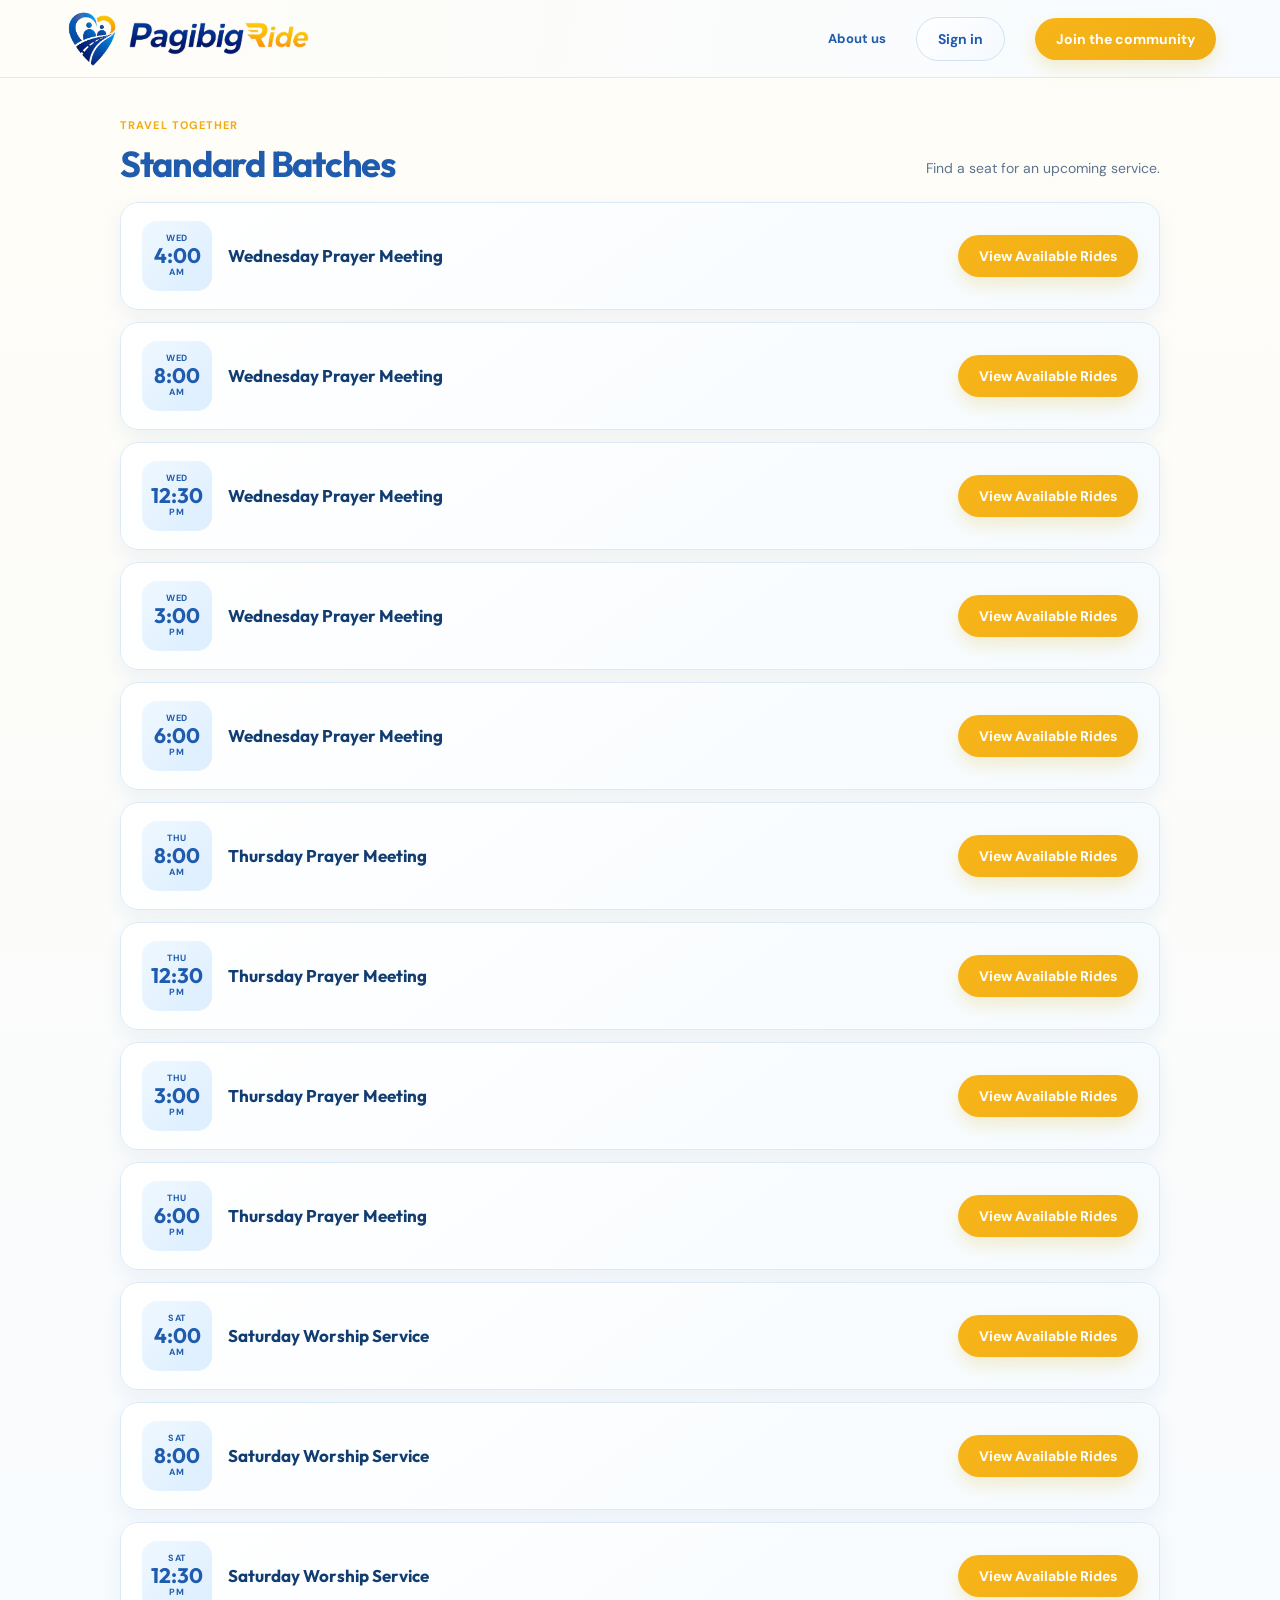
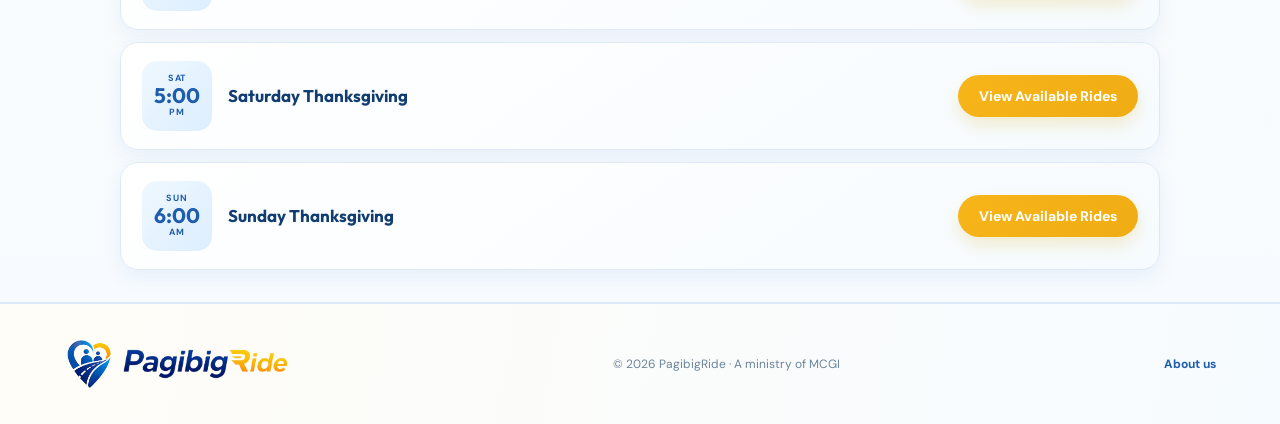
==== commit 808b1cde: "Update ride availability controls Co-authored-by: Copilot <223556219+Copilot@users.noreply.github.co" ====
--- a/index.html
+++ b/index.html
@@ -40,7 +40,7 @@
                 <div class="rides-heading">
                     <div>
                         <div class="label">Travel together</div>
-                        <h2 class="heading" id="rides-heading">Available rides</h2>
+                        <h2 class="heading" id="rides-heading">Standard Batches</h2>
                     </div>
                     <p class="sub">Find a seat for an upcoming service.</p>
                 </div>
@@ -53,12 +53,15 @@
                     <div class="ride-info">
                         <div class="ride-title-row">
                             <h3>Wednesday Prayer Meeting</h3>
-                            <span class="ride-status">3 seats available</span>
-                        </div>
-                        <p class="ride-destination"><span aria-hidden="true">⌖</span> Mini Chapel</p>
-                        <p class="ride-driver">Brother Joseph is driving <span>·</span> Pickup details shared after matching</p>
-                    </div>
-                    <button class="button ride-action ride-details-button" type="button" aria-haspopup="dialog" aria-controls="ride-modal" data-ride-title="Wednesday Prayer Meeting" data-ride-driver="Brother Joseph" data-ride-origin="Pasig Palengke" data-ride-map-origin="Pasig Palengke, Pasig, Philippines" data-ride-destination="Mini Chapel" data-ride-map-destination="MCGI CHAPEL, XQ66+66V, Apalit, Pampanga" data-ride-vehicle="Van">View details</button>
+
+                        </div>
+                    </div>
+                    <button class="button ride-action ride-details-button batch-drivers-button" type="button"
+                        aria-haspopup="dialog" aria-controls="drivers-modal" data-ride-title="Wednesday Prayer Meeting"
+                        data-ride-driver="Brother Joseph" data-ride-origin="Pasig Palengke"
+                        data-ride-map-origin="Pasig Palengke, Pasig, Philippines" data-ride-destination="MCGI Chapel"
+                        data-ride-map-destination="MCGI CHAPEL, XQ66+66V, Apalit, Pampanga" data-ride-vehicle="Van"
+                        data-ride-seats="3 seats available">View Available Rides</button>
                 </article>
                 <article class="ride-card">
                     <div class="ride-date" aria-label="Wednesday at 8:00 AM">
@@ -69,12 +72,15 @@
                     <div class="ride-info">
                         <div class="ride-title-row">
                             <h3>Wednesday Prayer Meeting</h3>
-                            <span class="ride-status">3 seats available</span>
-                        </div>
-                        <p class="ride-destination"><span aria-hidden="true">⌖</span> Mini Chapel</p>
-                        <p class="ride-driver">Brother Joseph is driving <span>·</span> Pickup details shared after matching</p>
-                    </div>
-                    <button class="button ride-action ride-details-button" type="button" aria-haspopup="dialog" aria-controls="ride-modal" data-ride-title="Wednesday Prayer Meeting" data-ride-driver="Brother Joseph" data-ride-origin="Pasig Palengke" data-ride-map-origin="Pasig Palengke, Pasig, Philippines" data-ride-destination="Mini Chapel" data-ride-map-destination="MCGI CHAPEL, XQ66+66V, Apalit, Pampanga" data-ride-vehicle="Van">View details</button>
+
+                        </div>
+                    </div>
+                    <button class="button ride-action ride-details-button batch-drivers-button" type="button"
+                        aria-haspopup="dialog" aria-controls="drivers-modal" data-ride-title="Wednesday Prayer Meeting"
+                        data-ride-driver="Brother Joseph" data-ride-origin="Pasig Palengke"
+                        data-ride-map-origin="Pasig Palengke, Pasig, Philippines" data-ride-destination="MCGI Chapel"
+                        data-ride-map-destination="MCGI CHAPEL, XQ66+66V, Apalit, Pampanga" data-ride-vehicle="Van"
+                        data-ride-seats="3 seats available">View Available Rides</button>
                 </article>
                 <article class="ride-card">
                     <div class="ride-date" aria-label="Wednesday at 12:30 PM">
@@ -85,12 +91,15 @@
                     <div class="ride-info">
                         <div class="ride-title-row">
                             <h3>Wednesday Prayer Meeting</h3>
-                            <span class="ride-status">3 seats available</span>
-                        </div>
-                        <p class="ride-destination"><span aria-hidden="true">⌖</span> Mini Chapel</p>
-                        <p class="ride-driver">Brother Joseph is driving <span>·</span> Pickup details shared after matching</p>
-                    </div>
-                    <button class="button ride-action ride-details-button" type="button" aria-haspopup="dialog" aria-controls="ride-modal" data-ride-title="Wednesday Prayer Meeting" data-ride-driver="Brother Joseph" data-ride-origin="Pasig Palengke" data-ride-map-origin="Pasig Palengke, Pasig, Philippines" data-ride-destination="Mini Chapel" data-ride-map-destination="MCGI CHAPEL, XQ66+66V, Apalit, Pampanga" data-ride-vehicle="Van">View details</button>
+
+                        </div>
+                    </div>
+                    <button class="button ride-action ride-details-button batch-drivers-button" type="button"
+                        aria-haspopup="dialog" aria-controls="drivers-modal" data-ride-title="Wednesday Prayer Meeting"
+                        data-ride-driver="Brother Joseph" data-ride-origin="Pasig Palengke"
+                        data-ride-map-origin="Pasig Palengke, Pasig, Philippines" data-ride-destination="MCGI Chapel"
+                        data-ride-map-destination="MCGI CHAPEL, XQ66+66V, Apalit, Pampanga" data-ride-vehicle="Van"
+                        data-ride-seats="3 seats available">View Available Rides</button>
                 </article>
                 <article class="ride-card">
                     <div class="ride-date" aria-label="Wednesday at 3:00 PM">
@@ -101,12 +110,15 @@
                     <div class="ride-info">
                         <div class="ride-title-row">
                             <h3>Wednesday Prayer Meeting</h3>
-                            <span class="ride-status">3 seats available</span>
-                        </div>
-                        <p class="ride-destination"><span aria-hidden="true">⌖</span> Mini Chapel</p>
-                        <p class="ride-driver">Brother Joseph is driving <span>·</span> Pickup details shared after matching</p>
-                    </div>
-                    <button class="button ride-action ride-details-button" type="button" aria-haspopup="dialog" aria-controls="ride-modal" data-ride-title="Wednesday Prayer Meeting" data-ride-driver="Brother Joseph" data-ride-origin="Pasig Palengke" data-ride-map-origin="Pasig Palengke, Pasig, Philippines" data-ride-destination="Mini Chapel" data-ride-map-destination="MCGI CHAPEL, XQ66+66V, Apalit, Pampanga" data-ride-vehicle="Van">View details</button>
+
+                        </div>
+                    </div>
+                    <button class="button ride-action ride-details-button batch-drivers-button" type="button"
+                        aria-haspopup="dialog" aria-controls="drivers-modal" data-ride-title="Wednesday Prayer Meeting"
+                        data-ride-driver="Brother Joseph" data-ride-origin="Pasig Palengke"
+                        data-ride-map-origin="Pasig Palengke, Pasig, Philippines" data-ride-destination="MCGI Chapel"
+                        data-ride-map-destination="MCGI CHAPEL, XQ66+66V, Apalit, Pampanga" data-ride-vehicle="Van"
+                        data-ride-seats="3 seats available">View Available Rides</button>
                 </article>
                 <article class="ride-card">
                     <div class="ride-date" aria-label="Wednesday at 6:00 PM">
@@ -117,12 +129,15 @@
                     <div class="ride-info">
                         <div class="ride-title-row">
                             <h3>Wednesday Prayer Meeting</h3>
-                            <span class="ride-status">3 seats available</span>
-                        </div>
-                        <p class="ride-destination"><span aria-hidden="true">⌖</span> Mini Chapel</p>
-                        <p class="ride-driver">Brother Joseph is driving <span>·</span> Pickup details shared after matching</p>
-                    </div>
-                    <button class="button ride-action ride-details-button" type="button" aria-haspopup="dialog" aria-controls="ride-modal" data-ride-title="Wednesday Prayer Meeting" data-ride-driver="Brother Joseph" data-ride-origin="Pasig Palengke" data-ride-map-origin="Pasig Palengke, Pasig, Philippines" data-ride-destination="Mini Chapel" data-ride-map-destination="MCGI CHAPEL, XQ66+66V, Apalit, Pampanga" data-ride-vehicle="Van">View details</button>
+
+                        </div>
+                    </div>
+                    <button class="button ride-action ride-details-button batch-drivers-button" type="button"
+                        aria-haspopup="dialog" aria-controls="drivers-modal" data-ride-title="Wednesday Prayer Meeting"
+                        data-ride-driver="Brother Joseph" data-ride-origin="Pasig Palengke"
+                        data-ride-map-origin="Pasig Palengke, Pasig, Philippines" data-ride-destination="MCGI Chapel"
+                        data-ride-map-destination="MCGI CHAPEL, XQ66+66V, Apalit, Pampanga" data-ride-vehicle="Van"
+                        data-ride-seats="3 seats available">View Available Rides</button>
                 </article>
                 <article class="ride-card">
                     <div class="ride-date" aria-label="Thursday at 8:00 AM">
@@ -133,12 +148,16 @@
                     <div class="ride-info">
                         <div class="ride-title-row">
                             <h3>Thursday Prayer Meeting</h3>
-                            <span class="ride-status">2 seats available</span>
-                        </div>
-                        <p class="ride-destination"><span aria-hidden="true">⌖</span> Mini Chapel</p>
-                        <p class="ride-driver">Sister Rachel is driving <span>·</span> Pickup details shared after matching</p>
-                    </div>
-                    <button class="button ride-action ride-details-button" type="button" aria-haspopup="dialog" aria-controls="ride-modal" data-ride-title="Thursday Prayer Meeting" data-ride-driver="Sister Rachel" data-ride-origin="Commonwealth Market" data-ride-map-origin="Commonwealth Market, Quezon City, Philippines" data-ride-destination="Mini Chapel" data-ride-map-destination="MCGI CHAPEL, XQ66+66V, Apalit, Pampanga" data-ride-vehicle="Car">View details</button>
+
+                        </div>
+                    </div>
+                    <button class="button ride-action ride-details-button batch-drivers-button" type="button"
+                        aria-haspopup="dialog" aria-controls="drivers-modal" data-ride-title="Thursday Prayer Meeting"
+                        data-ride-driver="Sister Rachel" data-ride-origin="Commonwealth Market"
+                        data-ride-map-origin="Commonwealth Market, Quezon City, Philippines"
+                        data-ride-destination="MCGI Chapel"
+                        data-ride-map-destination="MCGI CHAPEL, XQ66+66V, Apalit, Pampanga" data-ride-vehicle="Car"
+                        data-ride-seats="2 seats available">View Available Rides</button>
                 </article>
                 <article class="ride-card">
                     <div class="ride-date" aria-label="Thursday at 12:30 PM">
@@ -149,12 +168,16 @@
                     <div class="ride-info">
                         <div class="ride-title-row">
                             <h3>Thursday Prayer Meeting</h3>
-                            <span class="ride-status">2 seats available</span>
-                        </div>
-                        <p class="ride-destination"><span aria-hidden="true">⌖</span> Mini Chapel</p>
-                        <p class="ride-driver">Sister Rachel is driving <span>·</span> Pickup details shared after matching</p>
-                    </div>
-                    <button class="button ride-action ride-details-button" type="button" aria-haspopup="dialog" aria-controls="ride-modal" data-ride-title="Thursday Prayer Meeting" data-ride-driver="Sister Rachel" data-ride-origin="Commonwealth Market" data-ride-map-origin="Commonwealth Market, Quezon City, Philippines" data-ride-destination="Mini Chapel" data-ride-map-destination="MCGI CHAPEL, XQ66+66V, Apalit, Pampanga" data-ride-vehicle="Car">View details</button>
+
+                        </div>
+                    </div>
+                    <button class="button ride-action ride-details-button batch-drivers-button" type="button"
+                        aria-haspopup="dialog" aria-controls="drivers-modal" data-ride-title="Thursday Prayer Meeting"
+                        data-ride-driver="Sister Rachel" data-ride-origin="Commonwealth Market"
+                        data-ride-map-origin="Commonwealth Market, Quezon City, Philippines"
+                        data-ride-destination="MCGI Chapel"
+                        data-ride-map-destination="MCGI CHAPEL, XQ66+66V, Apalit, Pampanga" data-ride-vehicle="Car"
+                        data-ride-seats="2 seats available">View Available Rides</button>
                 </article>
                 <article class="ride-card">
                     <div class="ride-date" aria-label="Thursday at 3:00 PM">
@@ -165,12 +188,16 @@
                     <div class="ride-info">
                         <div class="ride-title-row">
                             <h3>Thursday Prayer Meeting</h3>
-                            <span class="ride-status">2 seats available</span>
-                        </div>
-                        <p class="ride-destination"><span aria-hidden="true">⌖</span> Mini Chapel</p>
-                        <p class="ride-driver">Sister Rachel is driving <span>·</span> Pickup details shared after matching</p>
-                    </div>
-                    <button class="button ride-action ride-details-button" type="button" aria-haspopup="dialog" aria-controls="ride-modal" data-ride-title="Thursday Prayer Meeting" data-ride-driver="Sister Rachel" data-ride-origin="Commonwealth Market" data-ride-map-origin="Commonwealth Market, Quezon City, Philippines" data-ride-destination="Mini Chapel" data-ride-map-destination="MCGI CHAPEL, XQ66+66V, Apalit, Pampanga" data-ride-vehicle="Car">View details</button>
+
+                        </div>
+                    </div>
+                    <button class="button ride-action ride-details-button batch-drivers-button" type="button"
+                        aria-haspopup="dialog" aria-controls="drivers-modal" data-ride-title="Thursday Prayer Meeting"
+                        data-ride-driver="Sister Rachel" data-ride-origin="Commonwealth Market"
+                        data-ride-map-origin="Commonwealth Market, Quezon City, Philippines"
+                        data-ride-destination="MCGI Chapel"
+                        data-ride-map-destination="MCGI CHAPEL, XQ66+66V, Apalit, Pampanga" data-ride-vehicle="Car"
+                        data-ride-seats="2 seats available">View Available Rides</button>
                 </article>
                 <article class="ride-card">
                     <div class="ride-date" aria-label="Thursday at 6:00 PM">
@@ -181,12 +208,16 @@
                     <div class="ride-info">
                         <div class="ride-title-row">
                             <h3>Thursday Prayer Meeting</h3>
-                            <span class="ride-status">2 seats available</span>
-                        </div>
-                        <p class="ride-destination"><span aria-hidden="true">⌖</span> Mini Chapel</p>
-                        <p class="ride-driver">Sister Rachel is driving <span>·</span> Pickup details shared after matching</p>
-                    </div>
-                    <button class="button ride-action ride-details-button" type="button" aria-haspopup="dialog" aria-controls="ride-modal" data-ride-title="Thursday Prayer Meeting" data-ride-driver="Sister Rachel" data-ride-origin="Commonwealth Market" data-ride-map-origin="Commonwealth Market, Quezon City, Philippines" data-ride-destination="Mini Chapel" data-ride-map-destination="MCGI CHAPEL, XQ66+66V, Apalit, Pampanga" data-ride-vehicle="Car">View details</button>
+
+                        </div>
+                    </div>
+                    <button class="button ride-action ride-details-button batch-drivers-button" type="button"
+                        aria-haspopup="dialog" aria-controls="drivers-modal" data-ride-title="Thursday Prayer Meeting"
+                        data-ride-driver="Sister Rachel" data-ride-origin="Commonwealth Market"
+                        data-ride-map-origin="Commonwealth Market, Quezon City, Philippines"
+                        data-ride-destination="MCGI Chapel"
+                        data-ride-map-destination="MCGI CHAPEL, XQ66+66V, Apalit, Pampanga" data-ride-vehicle="Car"
+                        data-ride-seats="2 seats available">View Available Rides</button>
                 </article>
                 <article class="ride-card">
                     <div class="ride-date" aria-label="Saturday at 4:00 AM">
@@ -197,12 +228,16 @@
                     <div class="ride-info">
                         <div class="ride-title-row">
                             <h3>Saturday Worship Service</h3>
-                            <span class="ride-status">2 seats available</span>
-                        </div>
-                        <p class="ride-destination"><span aria-hidden="true">⌖</span> Mini Chapel</p>
-                        <p class="ride-driver">Brother Daniel is driving <span>·</span> Pickup details shared after matching</p>
-                    </div>
-                    <button class="button ride-action ride-details-button" type="button" aria-haspopup="dialog" aria-controls="ride-modal" data-ride-title="Saturday Worship Service" data-ride-driver="Brother Daniel" data-ride-origin="SM City Cubao" data-ride-map-origin="SM City Cubao, Quezon City, Philippines" data-ride-destination="Mini Chapel" data-ride-map-destination="MCGI CHAPEL, XQ66+66V, Apalit, Pampanga" data-ride-vehicle="Van">View details</button>
+
+                        </div>
+                    </div>
+                    <button class="button ride-action ride-details-button batch-drivers-button" type="button"
+                        aria-haspopup="dialog" aria-controls="drivers-modal" data-ride-title="Saturday Worship Service"
+                        data-ride-driver="Brother Daniel" data-ride-origin="SM City Cubao"
+                        data-ride-map-origin="SM City Cubao, Quezon City, Philippines"
+                        data-ride-destination="MCGI Chapel"
+                        data-ride-map-destination="MCGI CHAPEL, XQ66+66V, Apalit, Pampanga" data-ride-vehicle="Van"
+                        data-ride-seats="2 seats available">View Available Rides</button>
                 </article>
                 <article class="ride-card">
                     <div class="ride-date" aria-label="Saturday at 8:00 AM">
@@ -213,12 +248,16 @@
                     <div class="ride-info">
                         <div class="ride-title-row">
                             <h3>Saturday Worship Service</h3>
-                            <span class="ride-status">2 seats available</span>
-                        </div>
-                        <p class="ride-destination"><span aria-hidden="true">⌖</span> Mini Chapel</p>
-                        <p class="ride-driver">Brother Daniel is driving <span>·</span> Pickup details shared after matching</p>
-                    </div>
-                    <button class="button ride-action ride-details-button" type="button" aria-haspopup="dialog" aria-controls="ride-modal" data-ride-title="Saturday Worship Service" data-ride-driver="Brother Daniel" data-ride-origin="SM City Cubao" data-ride-map-origin="SM City Cubao, Quezon City, Philippines" data-ride-destination="Mini Chapel" data-ride-map-destination="MCGI CHAPEL, XQ66+66V, Apalit, Pampanga" data-ride-vehicle="Van">View details</button>
+
+                        </div>
+                    </div>
+                    <button class="button ride-action ride-details-button batch-drivers-button" type="button"
+                        aria-haspopup="dialog" aria-controls="drivers-modal" data-ride-title="Saturday Worship Service"
+                        data-ride-driver="Brother Daniel" data-ride-origin="SM City Cubao"
+                        data-ride-map-origin="SM City Cubao, Quezon City, Philippines"
+                        data-ride-destination="MCGI Chapel"
+                        data-ride-map-destination="MCGI CHAPEL, XQ66+66V, Apalit, Pampanga" data-ride-vehicle="Van"
+                        data-ride-seats="2 seats available">View Available Rides</button>
                 </article>
                 <article class="ride-card">
                     <div class="ride-date" aria-label="Saturday at 12:30 PM">
@@ -229,12 +268,16 @@
                     <div class="ride-info">
                         <div class="ride-title-row">
                             <h3>Saturday Worship Service</h3>
-                            <span class="ride-status">2 seats available</span>
-                        </div>
-                        <p class="ride-destination"><span aria-hidden="true">⌖</span> Mini Chapel</p>
-                        <p class="ride-driver">Brother Daniel is driving <span>·</span> Pickup details shared after matching</p>
-                    </div>
-                    <button class="button ride-action ride-details-button" type="button" aria-haspopup="dialog" aria-controls="ride-modal" data-ride-title="Saturday Worship Service" data-ride-driver="Brother Daniel" data-ride-origin="SM City Cubao" data-ride-map-origin="SM City Cubao, Quezon City, Philippines" data-ride-destination="Mini Chapel" data-ride-map-destination="MCGI CHAPEL, XQ66+66V, Apalit, Pampanga" data-ride-vehicle="Van">View details</button>
+
+                        </div>
+                    </div>
+                    <button class="button ride-action ride-details-button batch-drivers-button" type="button"
+                        aria-haspopup="dialog" aria-controls="drivers-modal" data-ride-title="Saturday Worship Service"
+                        data-ride-driver="Brother Daniel" data-ride-origin="SM City Cubao"
+                        data-ride-map-origin="SM City Cubao, Quezon City, Philippines"
+                        data-ride-destination="MCGI Chapel"
+                        data-ride-map-destination="MCGI CHAPEL, XQ66+66V, Apalit, Pampanga" data-ride-vehicle="Van"
+                        data-ride-seats="2 seats available">View Available Rides</button>
                 </article>
                 <article class="ride-card">
                     <div class="ride-date" aria-label="Saturday at 5:00 PM">
@@ -245,12 +288,16 @@
                     <div class="ride-info">
                         <div class="ride-title-row">
                             <h3>Saturday Thanksgiving</h3>
-                            <span class="ride-status">2 seats available</span>
-                        </div>
-                        <p class="ride-destination"><span aria-hidden="true">⌖</span> Quezon City Locale</p>
-                        <p class="ride-driver">Sister Rachel is driving <span>·</span> Pickup details shared after matching</p>
-                    </div>
-                    <button class="button ride-action ride-details-button" type="button" aria-haspopup="dialog" aria-controls="ride-modal" data-ride-title="Saturday Thanksgiving" data-ride-driver="Sister Rachel" data-ride-origin="SM City Cubao" data-ride-map-origin="SM City Cubao, Quezon City, Philippines" data-ride-destination="Quezon City Locale" data-ride-map-destination="MCGI CHAPEL, XQ66+66V, Apalit, Pampanga" data-ride-vehicle="Car">View details</button>
+
+                        </div>
+                    </div>
+                    <button class="button ride-action ride-details-button batch-drivers-button" type="button"
+                        aria-haspopup="dialog" aria-controls="drivers-modal" data-ride-title="Saturday Thanksgiving"
+                        data-ride-driver="Sister Rachel" data-ride-origin="SM City Cubao"
+                        data-ride-map-origin="SM City Cubao, Quezon City, Philippines"
+                        data-ride-destination="Quezon City Locale"
+                        data-ride-map-destination="MCGI CHAPEL, XQ66+66V, Apalit, Pampanga" data-ride-vehicle="Car"
+                        data-ride-seats="2 seats available">View Available Rides</button>
                 </article>
                 <article class="ride-card">
                     <div class="ride-date" aria-label="Sunday at 6:00 AM">
@@ -261,12 +308,16 @@
                     <div class="ride-info">
                         <div class="ride-title-row">
                             <h3>Sunday Thanksgiving</h3>
-                            <span class="ride-status">1 seat available</span>
-                        </div>
-                        <p class="ride-destination"><span aria-hidden="true">⌖</span> Makati Community Hall</p>
-                        <p class="ride-driver">Jonathan is driving <span>·</span> Pickup details shared after matching</p>
-                    </div>
-                    <button class="button ride-action ride-details-button" type="button" aria-haspopup="dialog" aria-controls="ride-modal" data-ride-title="Sunday Thanksgiving" data-ride-driver="Jonathan" data-ride-origin="Ayala MRT Station" data-ride-map-origin="Ayala MRT Station, Makati, Philippines" data-ride-destination="Makati Community Hall" data-ride-map-destination="MCGI CHAPEL, XQ66+66V, Apalit, Pampanga" data-ride-vehicle="Motorcycle">View details</button>
+
+                        </div>
+                    </div>
+                    <button class="button ride-action ride-details-button batch-drivers-button" type="button"
+                        aria-haspopup="dialog" aria-controls="drivers-modal" data-ride-title="Sunday Thanksgiving"
+                        data-ride-driver="Jonathan" data-ride-origin="Ayala MRT Station"
+                        data-ride-map-origin="Ayala MRT Station, Makati, Philippines"
+                        data-ride-destination="Makati Community Hall"
+                        data-ride-map-destination="MCGI CHAPEL, XQ66+66V, Apalit, Pampanga"
+                        data-ride-vehicle="Motorcycle" data-ride-seats="1 seat available">View Available Rides</button>
                 </article>
             </div>
         </section>
@@ -279,26 +330,44 @@
         <span>© 2026 PagibigRide · A ministry of MCGI</span>
         <a class="footer-link" href="about.html">About us</a>
     </footer>
+
+    <dialog class="drivers-modal" id="drivers-modal" aria-labelledby="drivers-modal-title">
+        <div class="drivers-modal-heading">
+            <div>
+                <div class="label">Available drivers</div>
+                <h2 id="drivers-modal-title">Drivers for this ride</h2>
+                <p id="drivers-modal-subtitle"></p>
+            </div>
+            <button class="ride-modal-close drivers-modal-close" type="button"
+                aria-label="Close available drivers">×</button>
+        </div>
+        <div class="available-driver-list" id="available-driver-list"></div>
+    </dialog>
     <dialog class="ride-modal" id="ride-modal" aria-labelledby="ride-modal-title">
         <div class="ride-modal-heading">
             <div>
                 <div class="label">Ride details</div>
                 <h2 id="ride-modal-title"></h2>
             </div>
+            <a class="button ride-modal-request" href="auth/login.html">Request a ride</a>
             <button class="ride-modal-close" type="button" aria-label="Close ride details">×</button>
         </div>
         <div class="ride-modal-layout">
             <section class="ride-modal-route" aria-label="Ride information and route">
                 <div class="ride-detail-grid">
-                    <div class="ride-detail-item"><strong>Pickup point (sample)</strong><span id="ride-modal-origin"></span></div>
-                    <div class="ride-detail-item"><strong>Destination</strong><span id="ride-modal-destination"></span></div>
+                    <div class="ride-detail-item"><strong>Pickup point</strong><span id="ride-modal-origin"></span>
+                    </div>
+                    <div class="ride-detail-item"><strong>Destination</strong><span id="ride-modal-destination"></span>
+                    </div>
                     <div class="ride-detail-item"><strong>Vehicle</strong><span id="ride-modal-vehicle"></span></div>
                 </div>
                 <div class="ride-map-heading">
                     <strong>Route</strong>
-                    <a id="ride-modal-map-link" href="#" target="_blank" rel="noopener noreferrer">Open in Google Maps ↗</a>
-                </div>
-                <iframe class="ride-map" id="ride-modal-map" title="Route to ride destination" loading="lazy" referrerpolicy="no-referrer-when-downgrade"></iframe>
+                    <a id="ride-modal-map-link" href="#" target="_blank" rel="noopener noreferrer">Open in Google Maps
+                        ↗</a>
+                </div>
+                <iframe class="ride-map" id="ride-modal-map" title="Route to ride destination" loading="lazy"
+                    referrerpolicy="no-referrer-when-downgrade"></iframe>
             </section>
             <section class="driver-chat" aria-labelledby="driver-chat-heading">
                 <div class="driver-chat-heading">
@@ -312,20 +381,19 @@
                     <a class="button chat-login" href="auth/login.html">Sign in to continue</a>
                 </div>
                 <div class="driver-chat-content" id="driver-chat-content" hidden>
-                    <div class="chat-messages" id="chat-messages" role="log" aria-live="polite" aria-relevant="additions text"></div>
+                    <div class="chat-messages" id="chat-messages" role="log" aria-live="polite"
+                        aria-relevant="additions text"></div>
                     <form class="chat-compose" id="chat-form">
                         <label class="visually-hidden" for="chat-input">Message the driver</label>
-                        <input id="chat-input" name="message" type="text" maxlength="300" placeholder="Write a message..." autocomplete="off" required>
+                        <input id="chat-input" name="message" type="text" maxlength="300"
+                            placeholder="Write a message..." autocomplete="off" required>
                         <button class="button chat-send" type="submit">Send</button>
                     </form>
                 </div>
             </section>
-        </div>
-        <div class="ride-modal-actions">
-            <a class="button ride-modal-request" href="auth/login.html">Request a seat</a>
         </div>
     </dialog>
     <script src="app.js"></script>
 </body>
 
-</html>
+</html>
--- a/style.css
+++ b/style.css
@@ -1153,12 +1153,18 @@
     width: 70px;
     min-width: 70px;
     grid-column: 1;
-    grid-row: 1 / span 2;
+    grid-row: 1;
 }
 
 .ride-info {
     grid-column: 2;
+    grid-row: 1;
     min-width: 0;
+    text-align: left;
+}
+
+.ride-title-row {
+    justify-content: flex-start;
 }
 
 .ride-title-row h3 {
@@ -1168,7 +1174,7 @@
 .ride-action,
 .ride-action.ride-details-button {
     grid-column: 3;
-    grid-row: 1 / span 2;
+    grid-row: 1;
     justify-self: end;
     margin: 0;
     white-space: nowrap;
@@ -1226,13 +1232,18 @@
     .ride-info {
         grid-column: 2;
         grid-row: 1;
+        text-align: center;
+    }
+
+    .ride-title-row {
+        justify-content: center;
     }
 
     .ride-action,
     .ride-action.ride-details-button {
         grid-column: 2;
         grid-row: 2;
-        justify-self: start;
+        justify-self: center;
         margin: 0;
     }
 }
@@ -2060,4 +2071,299 @@
     .mobile-nav {
         display: block;
     }
-}+}
+.ride-modal-actions {
+    justify-content: flex-start;
+    padding: 0;
+    margin: 0 0 20px;
+    border: 0;
+}
+
+@media (max-width: 420px) {
+    .ride-modal-actions {
+        justify-content: stretch;
+    }
+}
+.ride-modal-heading {
+    margin-bottom: 8px;
+}
+
+.ride-modal-actions {
+    margin-bottom: 8px;
+}
+
+.ride-modal-request {
+    padding: 10px 18px;
+}
+.ride-modal-route {
+    padding: 0;
+}
+
+.ride-modal-actions {
+    margin-bottom: 0;
+}
+
+.ride-map {
+    height: 270px;
+}
+
+@media (max-width: 700px) {
+    .ride-map {
+        height: 220px;
+    }
+}
+
+@media (max-width: 420px) {
+    .ride-map {
+        height: 190px;
+    }
+}
+.ride-modal-heading {
+    display: grid;
+    grid-template-columns: minmax(0, 1fr) auto auto;
+    align-items: center;
+    gap: 16px;
+    margin-bottom: 18px;
+}
+
+.ride-modal-heading > div:first-child {
+    min-width: 0;
+}
+
+.ride-modal-heading .ride-modal-request {
+    justify-self: end;
+    min-height: 44px;
+    margin: 0;
+    padding: 10px 18px;
+    white-space: nowrap;
+}
+
+.ride-modal-close {
+    width: 40px;
+    height: 40px;
+    flex-basis: 40px;
+}
+
+@media (max-width: 760px) {
+    .ride-modal {
+        max-height: calc(100vh - 24px);
+        max-height: calc(100dvh - 24px);
+        overflow-y: auto;
+        overscroll-behavior: contain;
+    }
+
+    .ride-modal-layout {
+        grid-template-columns: minmax(0, 1fr);
+        gap: 18px;
+    }
+
+    .ride-modal-heading {
+        grid-template-columns: minmax(0, 1fr) 40px;
+        gap: 8px 12px;
+        margin-bottom: 14px;
+    }
+
+    .ride-modal-heading > div:first-child {
+        grid-column: 1;
+        grid-row: 1;
+    }
+
+    .ride-modal-heading .ride-modal-request {
+        grid-column: 1;
+        grid-row: 2;
+        justify-self: start;
+    }
+
+    .ride-modal-heading .ride-modal-close {
+        grid-column: 2;
+        grid-row: 1;
+    }
+
+    .driver-chat {
+        min-height: 280px;
+    }
+
+    .chat-messages {
+        min-height: 150px;
+        max-height: 240px;
+    }
+}
+
+@media (max-width: 420px) {
+    .ride-modal {
+        width: calc(100% - 16px);
+        max-height: calc(100vh - 16px);
+        max-height: calc(100dvh - 16px);
+        padding: 14px;
+        border-radius: 18px;
+    }
+
+    .ride-modal-heading {
+        gap: 8px 10px;
+    }
+
+    .ride-modal-heading h2 {
+        font-size: clamp(20px, 6vw, 22px);
+        line-height: 1.15;
+        overflow-wrap: anywhere;
+    }
+
+    .ride-modal-heading .ride-modal-request {
+        width: 100%;
+        grid-column: 1 / -1;
+        justify-self: stretch;
+    }
+
+    .ride-detail-grid {
+        grid-template-columns: repeat(2, minmax(0, 1fr));
+        gap: 7px;
+    }
+
+    .ride-detail-item {
+        min-height: 64px;
+        padding: 9px;
+    }
+
+    .ride-detail-item:last-child {
+        grid-column: 1 / -1;
+    }
+
+    .ride-map-heading {
+        align-items: center;
+        flex-direction: row;
+        gap: 8px;
+        margin-top: 16px;
+    }
+
+    .ride-map-heading a {
+        text-align: right;
+        font-size: 11px;
+    }
+
+    .ride-map {
+        height: 190px;
+    }
+
+    .driver-chat {
+        min-height: 250px;
+        padding: 14px;
+    }
+
+    .chat-messages {
+        min-height: 130px;
+        max-height: 190px;
+    }
+}
+
+
+/* Drivers available for a selected ride batch */
+.drivers-modal {
+    width: min(560px, calc(100% - 32px));
+    max-width: none;
+    max-height: calc(100dvh - 32px);
+    padding: 26px;
+    overflow-y: auto;
+    border: 1px solid #dceaf7;
+    border-radius: 22px;
+    color: var(--ink);
+    background: linear-gradient(150deg, #fff, #f4f9ff);
+    box-shadow: 0 24px 70px rgb(23 64 108 / .24);
+}
+
+.drivers-modal::backdrop {
+    background: rgb(21 47 74 / .38);
+    backdrop-filter: blur(5px);
+}
+
+.drivers-modal-heading {
+    display: flex;
+    align-items: flex-start;
+    justify-content: space-between;
+    gap: 16px;
+    margin-bottom: 18px;
+}
+
+.drivers-modal-heading h2 {
+    margin: 3px 0 0;
+    color: var(--navy);
+    font: 700 clamp(22px, 4vw, 28px)/1.15 Outfit, sans-serif;
+}
+
+.drivers-modal-heading p {
+    margin: 7px 0 0;
+    color: var(--muted);
+    font-size: 13px;
+}
+
+.available-driver-list {
+    display: grid;
+    gap: 10px;
+}
+
+.available-driver-card {
+    display: grid;
+    grid-template-columns: 46px minmax(0, 1fr) auto;
+    align-items: center;
+    gap: 12px;
+    padding: 14px;
+    border: 1px solid #dceaf7;
+    border-radius: 16px;
+    background: #fff;
+}
+
+.available-driver-card .driver-avatar {
+    display: grid;
+    place-items: center;
+    width: 46px;
+    height: 46px;
+    flex: 0 0 46px;
+    border: 1px solid #d5e8fb;
+    border-radius: 50%;
+    color: var(--navy);
+    background: linear-gradient(135deg, #edf7ff, #dceeff);
+    font: 700 16px Outfit, sans-serif;
+}
+
+.available-driver-info h3 {
+    margin: 0;
+    color: var(--ink);
+    font: 700 15px Outfit, sans-serif;
+}
+
+.available-driver-info p {
+    margin: 4px 0 0;
+    color: var(--muted);
+    font-size: 12px;
+    line-height: 1.45;
+}
+
+.available-driver-view {
+    min-height: 42px;
+    padding: 10px 16px;
+}
+
+@media (max-width: 480px) {
+    .drivers-modal {
+        width: calc(100% - 20px);
+        max-height: calc(100dvh - 20px);
+        padding: 18px;
+        border-radius: 18px;
+    }
+
+    .available-driver-card {
+        grid-template-columns: 42px minmax(0, 1fr);
+        gap: 10px;
+        padding: 12px;
+    }
+
+    .available-driver-card .driver-avatar {
+        width: 42px;
+        height: 42px;
+        flex-basis: 42px;
+    }
+
+    .available-driver-view {
+        grid-column: 2;
+        justify-self: start;
+    }
+}
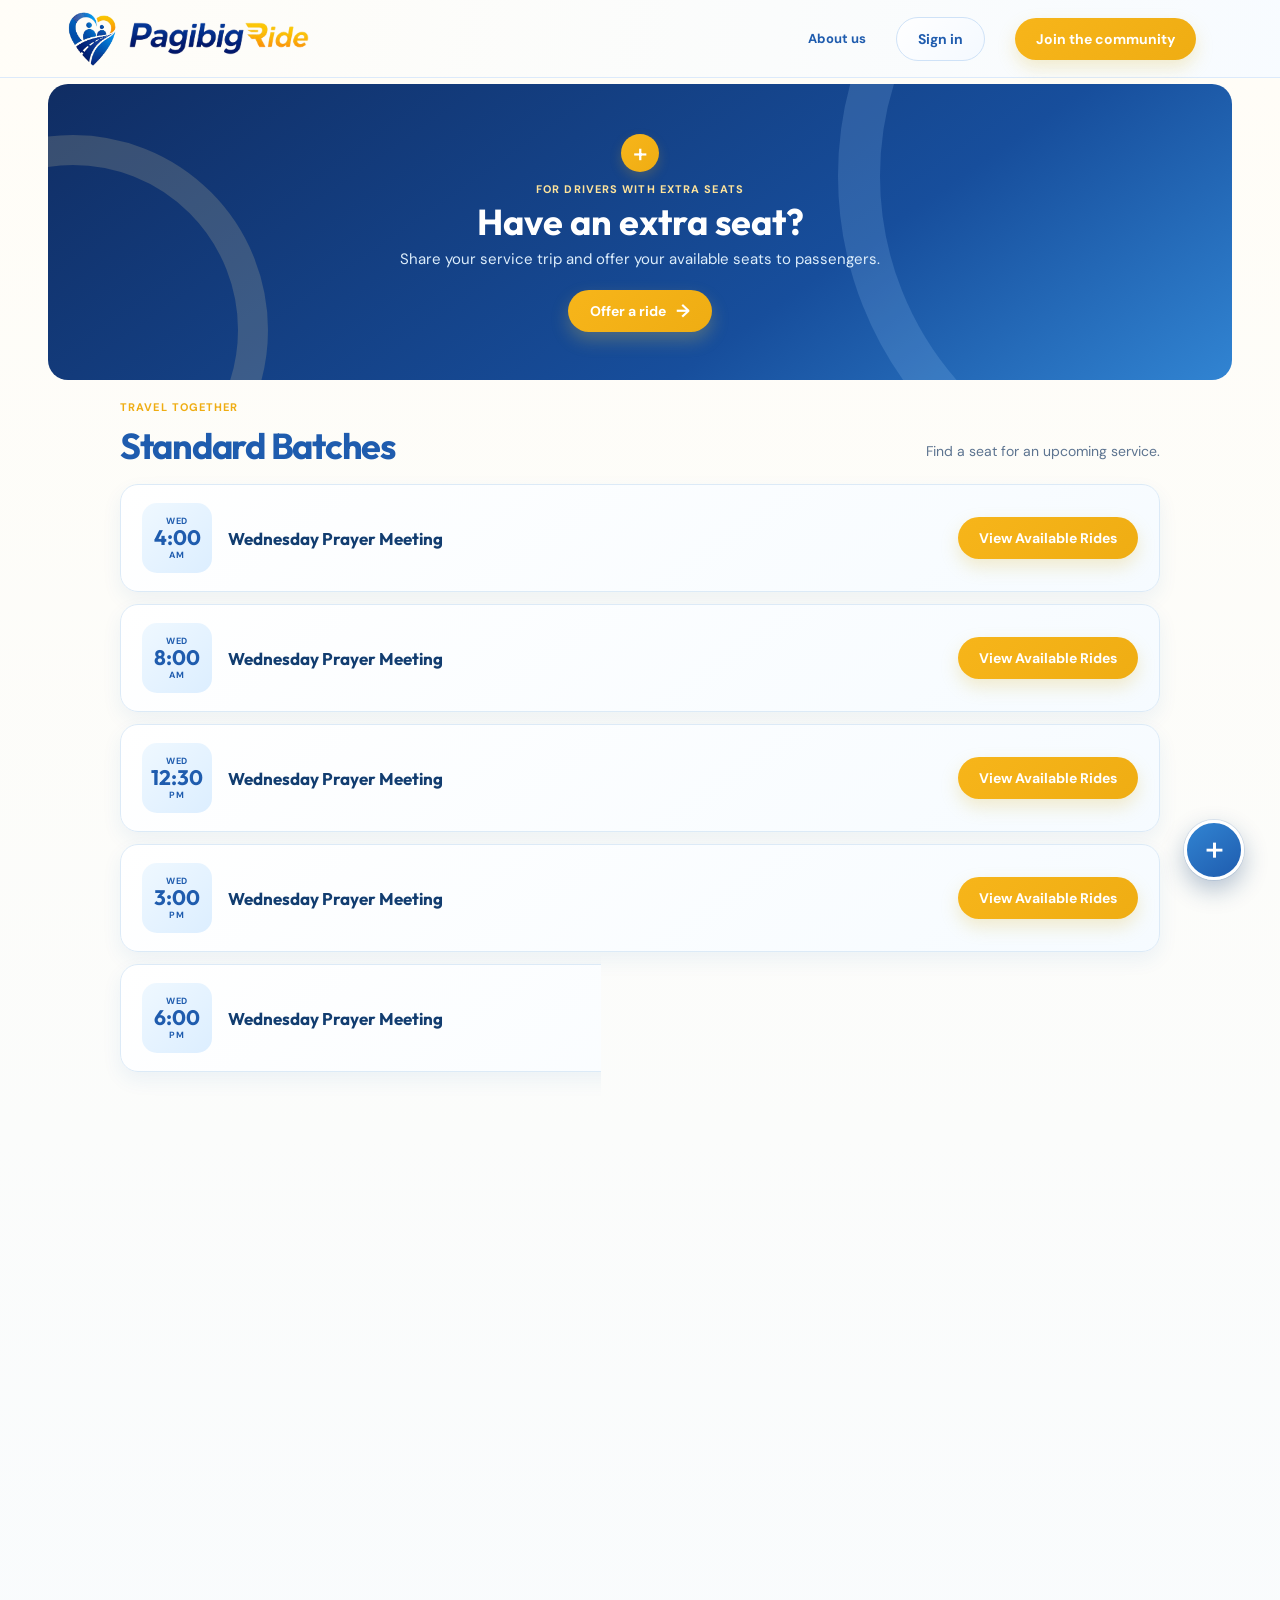
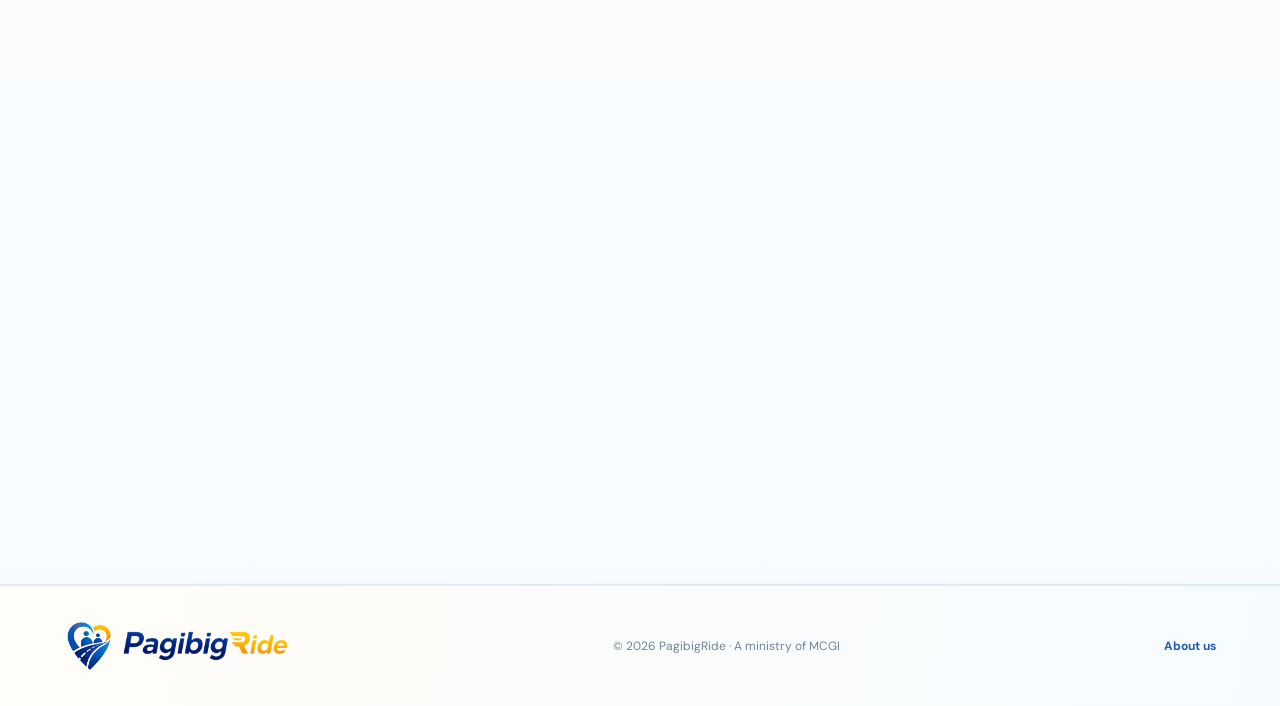
==== commit e25a497a: "Split ride page scripts and update experience Co-authored-by: Copilot <223556219+Copilot@users.norep" ====
--- a/index.html
+++ b/index.html
@@ -22,8 +22,8 @@
         </a>
         <div class="navlinks">
             <a class="about-nav-link" href="about.html">About us</a>
-            <a class="button alt" href="auth/login.html">Sign in</a>
-            <a class="button" href="auth/signup.html">Join the community</a>
+            <a class="button alt" href="auth/login.html" data-guest-only>Sign in</a>
+            <a class="button" href="auth/signup.html" data-guest-only>Join the community</a>
         </div>
         <details class="mobile-nav">
             <summary aria-label="Open navigation menu"><span></span><span></span><span></span></summary>
@@ -33,9 +33,39 @@
                 <a class="mobile-menu-join" href="auth/signup.html" data-guest-only>Join the community</a>
             </div>
         </details>
+        <div class="account-menu" data-account-menu hidden>
+            <button class="account-avatar" type="button" data-account-avatar aria-label="Open account menu"
+                aria-haspopup="true" aria-expanded="false" aria-controls="account-dropdown">
+                <span data-account-initial aria-hidden="true"></span>
+            </button>
+            <div class="account-dropdown" id="account-dropdown" role="menu" hidden>
+                <div class="account-dropdown-email" data-account-email></div>
+                <button class="account-logout" type="button" role="menuitem" data-account-logout>Log out</button>
+            </div>
+        </div>
     </nav>
     <main>
         <section class="rides" id="rides" aria-labelledby="rides-heading">
+            <div class="create-ride-area">
+                <div class="create-ride-callout">
+                    <span class="create-ride-icon" aria-hidden="true">+</span>
+                    <div class="label">For drivers with extra seats</div>
+                    <h2>Have an extra seat?</h2>
+                    <p>Share your service trip and offer your available seats to passengers.</p>
+                    <a class="button create-ride-trigger" href="auth/login.html" data-create-ride>Offer a ride <span
+                            aria-hidden="true">→</span></a>
+                </div>
+            </div>
+            <section class="my-ride-offers" id="my-ride-offers" aria-labelledby="my-ride-offers-title" aria-live="polite" hidden>
+                <div class="my-ride-offers-heading">
+                    <div>
+                        <div class="label">Driver dashboard</div>
+                        <h2 id="my-ride-offers-title">Your ride offers</h2>
+                    </div>
+                    <p>Offers you create appear here.</p>
+                </div>
+                <div class="my-ride-offers-list" id="my-ride-offers-list"></div>
+            </section>
             <div class="rides-wrap">
                 <div class="rides-heading">
                     <div>
@@ -359,7 +389,9 @@
                     </div>
                     <div class="ride-detail-item"><strong>Destination</strong><span id="ride-modal-destination"></span>
                     </div>
-                    <div class="ride-detail-item"><strong>Vehicle</strong><span id="ride-modal-vehicle"></span></div>
+                    <div class="ride-detail-item" id="ride-modal-vehicle-item"><strong>Type of vehicle</strong><span id="ride-modal-vehicle"></span></div>
+                    <div class="ride-detail-item"><strong>Seats available</strong><span id="ride-modal-seats"></span></div>
+                    <div class="ride-detail-item"><strong>Standard batch</strong><span id="ride-modal-schedule"></span></div>
                 </div>
                 <div class="ride-map-heading">
                     <strong>Route</strong>
@@ -393,7 +425,82 @@
             </section>
         </div>
     </dialog>
+    <dialog class="create-ride-modal" id="create-ride-modal" aria-labelledby="create-ride-title">
+        <div class="create-ride-heading">
+            <div>
+                <div class="label">Driver ride offer</div>
+                <h2 id="create-ride-title">Offer a ride</h2>
+                <p>Share your service route and the seats you have available. Passengers can find your offer in the matching batch.</p>
+            </div>
+            <button class="ride-modal-close create-ride-close" type="button" aria-label="Close create ride">×</button>
+        </div>
+        <form id="create-ride-form" class="create-ride-form">
+            <div class="create-ride-fields">
+                <div class="field"><label for="ride-title">Service</label><select id="ride-title" name="title" required>
+                        <option value="" selected disabled>Choose a standard service</option>
+                        <option>Wednesday Prayer Meeting</option>
+                        <option>Thursday Prayer Meeting</option>
+                        <option>Saturday Worship Service</option>
+                        <option>Saturday Thanksgiving</option>
+                        <option>Sunday Thanksgiving</option>
+                    </select></div>
+                <div class="field"><label for="ride-vehicle">Type of vehicle</label><select id="ride-vehicle"
+                        name="vehicle" required>
+                        <option value="" selected disabled>Choose a vehicle</option>
+                        <option>Car</option>
+                        <option>SUV</option>
+                        <option>Van</option>
+                        <option>Motorcycle</option>
+                        <option>Other</option>
+                    </select></div>
+                <div class="field"><label for="ride-batch">Standard batch</label><select id="ride-batch" name="batch"
+                        required disabled>
+                        <option value="" selected disabled>Choose a service first</option>
+                    </select></div>
+                <div class="field location-autocomplete">
+                    <label for="ride-origin">Pickup location</label>
+                    <input id="ride-origin" name="origin" type="text" placeholder="Start typing a place or address"
+                        autocomplete="off" role="combobox" aria-autocomplete="list" aria-expanded="false"
+                        aria-controls="pickup-location-suggestions" required>
+                    <div class="location-suggestions" id="pickup-location-suggestions" role="listbox" hidden></div>
+                    <small class="location-attribution">Suggestions by <a href="https://github.com/komoot/photon"
+                            target="_blank" rel="noopener noreferrer">Photon</a> · © <a
+                            href="https://www.openstreetmap.org/copyright" target="_blank"
+                            rel="noopener noreferrer">OpenStreetMap contributors</a></small>
+                </div>
+                <div class="field"><label for="ride-destination">Destination</label><input id="ride-destination"
+                        name="destination" type="text" value="MCGI Chapel, XQ66+66V, Apalit, Pampanga" readonly required
+                        aria-label="Fixed destination: MCGI Chapel, Apalit, Pampanga"></div>
+                <div class="field"><label for="ride-seats">Available seats</label><select id="ride-seats"
+                        name="availableSeats" required>
+                        <option value="1">1 seat available</option>
+                        <option value="2">2 seats available</option>
+                        <option value="3">3 seats available</option>
+                        <option value="4">4 seats available</option>
+                    </select></div>
+            </div>
+            <section class="create-ride-route" aria-labelledby="create-route-title">
+                <div class="ride-map-heading"><strong id="create-route-title">Route preview</strong><a
+                        id="create-ride-map-link" href="#" aria-disabled="true" target="_blank"
+                        rel="noopener noreferrer">Open in Google Maps ↗</a></div>
+                <p id="create-route-hint">Enter a pickup and destination to preview the route here or open it in Google
+                    Maps.</p>
+                <iframe class="ride-map create-ride-map" id="create-ride-map"
+                    title="Preview of your pickup and destination route" loading="eager"
+                    referrerpolicy="no-referrer-when-downgrade"></iframe>
+            </section>
+            <div class="create-ride-footer">
+                <p id="create-ride-message" role="status" aria-live="polite"></p><button class="button"
+                    type="submit">Post ride offer</button>
+            </div>
+        </form>
+    </dialog>
+    <a class="create-ride-fab" href="auth/login.html" data-create-ride aria-label="Create a ride" title="Create a ride">
+        <span aria-hidden="true">+</span>
+    </a>
     <script src="app.js"></script>
+    <script src="ride-details.js"></script>
+    <script src="ride-requests.js"></script>
 </body>
 
-</html>+</html>
--- a/style.css
+++ b/style.css
@@ -78,6 +78,8 @@
     display: flex;
     gap: 30px;
     align-items: center;
+    margin-left: auto;
+    margin-right: 20px;
     font-size: 14px;
     font-weight: 600;
     color: #4b6785
@@ -1921,6 +1923,88 @@
     background: linear-gradient(135deg, #f7b51a, var(--red));
 }
 
+.account-menu {
+    position: relative;
+    z-index: 12;
+    flex: 0 0 auto;
+}
+
+.account-menu[hidden],
+.account-dropdown[hidden] {
+    display: none;
+}
+
+.account-avatar {
+    display: grid;
+    width: 46px;
+    height: 46px;
+    place-items: center;
+    border: 2px solid #fff;
+    border-radius: 50%;
+    background: linear-gradient(145deg, #3184d2, #1f5cae);
+    box-shadow: 0 0 0 1px #cfe2f7, 0 5px 14px rgb(31 92 174 / .2);
+    color: #fff;
+    cursor: pointer;
+    font: 800 19px 'Outfit', sans-serif;
+    transition: transform .18s ease, box-shadow .18s ease;
+}
+
+.account-avatar:hover {
+    transform: translateY(-1px);
+    box-shadow: 0 0 0 2px #cfe2f7, 0 8px 18px rgb(31 92 174 / .24);
+}
+
+.account-avatar:focus-visible,
+.account-logout:focus-visible {
+    outline: 3px solid rgb(50 130 211 / .35);
+    outline-offset: 3px;
+}
+
+.account-dropdown {
+    position: absolute;
+    top: calc(100% + 12px);
+    right: 0;
+    z-index: 20;
+    width: min(250px, calc(100vw - 28px));
+    padding: 9px;
+    border: 1px solid #dceaf7;
+    border-radius: 16px;
+    background: linear-gradient(145deg, #fff, #f6fbff);
+    box-shadow: 0 16px 36px rgb(13 49 93 / .18);
+    animation: rise-in .16s ease-out both;
+}
+
+.account-dropdown-email {
+    overflow: hidden;
+    padding: 9px 10px 11px;
+    border-bottom: 1px solid #e3edf7;
+    color: var(--muted);
+    font-size: 12px;
+    font-weight: 600;
+    text-overflow: ellipsis;
+    white-space: nowrap;
+}
+
+.account-logout {
+    width: 100%;
+    min-height: 42px;
+    margin-top: 5px;
+    padding: 9px 10px;
+    border: 0;
+    border-radius: 10px;
+    background: transparent;
+    color: var(--ink);
+    cursor: pointer;
+    font: 700 14px 'DM Sans', sans-serif;
+    text-align: left;
+    transition: color .18s ease, background .18s ease;
+}
+
+.account-logout:hover {
+    background: #fff0f0;
+    color: #b42318;
+}
+
 @media (max-width: 760px) {
     .mobile-nav {
         display: block;
@@ -1945,6 +2029,11 @@
         width: min(150px, calc(100vw - 120px));
         max-height: 34px;
         flex-basis: 150px;
+    }
+
+    .account-avatar {
+        width: 42px;
+        height: 42px;
     }
 
     .ride-card {
@@ -2317,11 +2406,13 @@
     width: 46px;
     height: 46px;
     flex: 0 0 46px;
-    border: 1px solid #d5e8fb;
+    border: 2px solid #fff;
     border-radius: 50%;
-    color: var(--navy);
-    background: linear-gradient(135deg, #edf7ff, #dceeff);
-    font: 700 16px Outfit, sans-serif;
+    color: #fff;
+    background: linear-gradient(145deg, #3184d2, #1f5cae);
+    box-shadow: 0 0 0 1px #cfe2f7, 0 5px 14px rgb(31 92 174 / .2);
+    font: 800 19px 'Outfit', sans-serif;
+    text-transform: uppercase;
 }
 
 .available-driver-info h3 {
@@ -2340,6 +2431,225 @@
 .available-driver-view {
     min-height: 42px;
     padding: 10px 16px;
+}
+
+.create-ride-area {
+    position: relative;
+    display: flex;
+    align-items: center;
+    min-height: 286px;
+    justify-content: center;
+    margin-top: -34px;
+    margin-bottom: 20px;
+    padding: 25px 30px 21px;
+    overflow: hidden;
+    isolation: isolate;
+    border-radius: 20px;
+    background: linear-gradient(145deg, #102d63, #174e9c 65%, #3184d2);
+}
+.create-ride-area::before, .create-ride-area::after {
+    position: absolute;
+    z-index: -1;
+    border: 1px solid transparent;
+    border-radius: 50%;
+    content: "";
+    pointer-events: none;
+}
+.create-ride-area::before {
+    top: -260px;
+    right: -310px;
+    width: 620px;
+    height: 620px;
+    border: 42px solid rgb(176 219 254 / .16);
+}
+.create-ride-area::after {
+    bottom: -145px;
+    left: -170px;
+    width: 330px;
+    height: 330px;
+    border: 30px solid rgb(255 232 162 / .17);
+}
+.create-ride-callout {
+    position: relative;
+    display: flex;
+    width: min(100%, 780px);
+    min-height: 240px;
+    margin: 0 auto;
+    padding: 25px 28px 27px;
+    flex-direction: column;
+    align-items: center;
+    justify-content: center;
+    text-align: center;
+    overflow: visible;
+    border: 0;
+    border-radius: 0;
+    background: transparent;
+    box-shadow: none;
+}
+.create-ride-callout::before, .create-ride-callout::after {
+    display: none;
+}
+.create-ride-icon {
+    z-index: 1;
+    display: grid;
+    width: 38px;
+    height: 38px;
+    margin-bottom: 10px;
+    place-items: center;
+    border-radius: 50%;
+    color: #fff;
+    background: linear-gradient(135deg, #f7b51a, var(--red));
+    box-shadow: 0 5px 12px rgb(221 165 28 / .22);
+    font: 500 26px/1 'DM Sans', sans-serif;
+}
+.create-ride-callout .label, .create-ride-callout h2, .create-ride-callout p, .create-ride-callout .button { z-index: 1; }
+.create-ride-callout .label { color: #ffe49b; }
+.create-ride-callout h2 { margin: 4px 0 5px; color: #fff; font: 700 clamp(26px, 3.4vw, 36px)/1.2 Outfit, sans-serif; }
+.create-ride-callout p { margin: 0 0 19px; color: #dcedfb; font-size: 15px; line-height: 1.55; }
+.create-ride-callout .button { display: inline-flex; align-items: center; gap: 10px; padding: 12px 22px; }
+.create-ride-callout .button span { font-size: 18px; line-height: 14px; transition: transform .2s ease; }
+.create-ride-callout .button:hover span { transform: translateX(3px); }
+.create-ride-fab {
+    position: fixed;
+    z-index: 30;
+    right: clamp(18px, 3vw, 36px);
+    bottom: calc(20px + env(safe-area-inset-bottom, 0px));
+    display: grid;
+    width: 60px;
+    height: 60px;
+    place-items: center;
+    border: 3px solid #fff;
+    border-radius: 50%;
+    color: #fff;
+    background: linear-gradient(145deg, #3184d2, #1f5cae);
+    box-shadow: 0 10px 24px rgb(18 61 112 / .3), 0 0 0 1px rgb(31 92 174 / .12);
+    transition: transform .18s ease, box-shadow .18s ease, background .18s ease;
+}
+.create-ride-fab span { font: 500 34px/1 'DM Sans', sans-serif; transform: translateY(-1px); }
+.create-ride-fab:hover { transform: translateY(-3px); box-shadow: 0 14px 28px rgb(18 61 112 / .36), 0 0 0 1px rgb(31 92 174 / .16); }
+.create-ride-fab:focus-visible { outline: 3px solid #f7b51a; outline-offset: 4px; }
+.my-ride-offers {
+    width: min(100%, 1040px);
+    margin: -2px auto 26px;
+    padding: 22px;
+    border: 1px solid #dceaf7;
+    border-radius: 20px;
+    background: linear-gradient(145deg, #f7fbff, #fff);
+    box-shadow: 0 12px 28px rgb(31 104 174 / .08);
+}
+.my-ride-offers[hidden], .ride-modal-request[hidden], .driver-chat[hidden] { display: none !important; }
+.my-ride-offers-heading { display: flex; align-items: end; justify-content: space-between; gap: 18px; margin-bottom: 14px; }
+.my-ride-offers-heading .label { margin-bottom: 4px; }
+.my-ride-offers-heading h2 { margin: 0; color: var(--navy); font: 700 24px/1.2 Outfit, sans-serif; }
+.my-ride-offers-heading p { margin: 0 0 2px; color: var(--muted); font-size: 13px; }
+.my-ride-offers-list { display: grid; gap: 10px; }
+.my-ride-offer-card {
+    display: flex;
+    align-items: center;
+    gap: 14px;
+    padding: 14px 16px;
+    border: 1px solid #d6e8f8;
+    border-radius: 16px;
+    background: #fff;
+}
+.my-ride-offer-details { min-width: 0; flex: 1; }
+.my-ride-offer-details h3 { margin: 0; color: var(--ink); font: 700 15px/1.4 Outfit, sans-serif; }
+.my-ride-offer-details p { margin: 3px 0 0; color: var(--muted); font-size: 12px; line-height: 1.45; overflow-wrap: anywhere; }
+.my-ride-offer-details .my-ride-offer-route { color: var(--ink); font-weight: 600; }
+.my-ride-offer-seats { flex: 0 0 auto; padding: 8px 11px; border-radius: 99px; color: #28744a; background: #e8f7ee; font-size: 12px; font-weight: 700; }
+.my-ride-offer-vehicle { flex: 0 0 auto; padding: 8px 11px; border-radius: 99px; color: #245d9b; background: #e9f3ff; font-size: 12px; font-weight: 700; }
+.my-ride-offer-view { flex: 0 0 auto; }
+.ride-modal-own-offer .ride-detail-grid { grid-template-columns: repeat(2, minmax(0, 1fr)); }
+.ride-detail-item[hidden] { display: none !important; }
+
+.create-ride-modal {
+    width: min(920px, calc(100% - 32px));
+    max-width: 920px;
+    max-height: min(92dvh, 900px);
+    padding: 28px;
+    border: 1px solid #dceaf7;
+    border-radius: 24px;
+    color: var(--ink);
+    background: linear-gradient(150deg, #fffdf7, #f5faff 68%);
+    box-shadow: 0 24px 70px rgb(23 64 108 / .24);
+}
+.create-ride-modal::backdrop { background: rgb(21 47 74 / .44); backdrop-filter: blur(5px); }
+.create-ride-heading { display: flex; justify-content: space-between; gap: 20px; margin-bottom: 20px; }
+.create-ride-heading h2 { margin: 3px 0 5px; color: var(--navy); font: 700 28px/1.15 Outfit, sans-serif; }
+.create-ride-heading p { margin: 0; color: var(--muted); font-size: 13px; }
+.create-ride-form { display: grid; gap: 20px; }
+.create-ride-fields { display: grid; grid-template-columns: 1fr 1fr 160px; gap: 0 14px; }
+.create-ride-fields .field { min-width: 0; margin-bottom: 14px; }
+.create-ride-fields label { display: block; margin-bottom: 6px; color: #345a7d; font-size: 12px; font-weight: 700; }
+.create-ride-fields label span { color: var(--muted); font-weight: 400; }
+.create-ride-fields input, .create-ride-fields select {
+    width: 100%; min-height: 46px; padding: 11px 12px; border: 1px solid #d5e3f0; border-radius: 12px;
+    color: var(--ink); background: #fff; font: 14px 'DM Sans', sans-serif;
+}
+.create-ride-fields select:disabled { color: #91a5ba; background: #f6f9fc; cursor: not-allowed; }
+.create-ride-fields input[readonly] { color: #375c80; background: #f5f8fc; cursor: default; font-size: 12px; }
+.create-ride-fields input:focus, .create-ride-fields select:focus { outline: 0; border-color: #5a9add; box-shadow: 0 0 0 3px rgb(50 130 211 / .13); }
+.location-autocomplete { position: relative; z-index: 1; }
+.location-autocomplete:focus-within { z-index: 8; }
+.location-suggestions {
+    position: absolute;
+    z-index: 20;
+    top: 67px;
+    left: 0;
+    right: 0;
+    max-height: 230px;
+    overflow-y: auto;
+    border: 1px solid #d5e3f0;
+    border-radius: 12px;
+    background: #fff;
+    box-shadow: 0 12px 26px rgb(22 58 97 / .18);
+}
+.location-suggestions[hidden] { display: none !important; }
+.location-suggestion-option {
+    display: block;
+    width: 100%;
+    padding: 10px 12px;
+    border: 0;
+    border-bottom: 1px solid #edf2f7;
+    color: var(--ink);
+    background: #fff;
+    text-align: left;
+    font: 13px/1.4 'DM Sans', sans-serif;
+    cursor: pointer;
+}
+.location-suggestion-option:last-child { border-bottom: 0; }
+.location-suggestion-option:hover, .location-suggestion-option[aria-selected="true"] { background: #f0f7ff; }
+.location-suggestion-message { padding: 11px 12px; color: var(--muted); font-size: 12px; line-height: 1.4; }
+.location-attribution { display: block; margin-top: 5px; color: #70859b; font-size: 10px; line-height: 1.3; }
+.location-attribution a { color: #376b9c; text-decoration: underline; text-underline-offset: 2px; }
+.create-ride-map-heading a[aria-disabled="true"] { color: #91a5ba; cursor: not-allowed; }
+.create-ride-route { padding: 13px; border: 1px solid #dceaf7; border-radius: 16px; background: #fff; }
+.create-ride-route #create-route-hint { margin: 0 0 10px; color: var(--muted); font-size: 12px; }
+.create-ride-map { min-height: 230px; background: #eef5fb; }
+.create-ride-footer { display: flex; justify-content: flex-end; align-items: center; gap: 14px; }
+.create-ride-footer p { flex: 1; margin: 0; color: #28744a; font-size: 13px; }
+
+@media (max-width: 760px) {
+    .create-ride-fields { grid-template-columns: 1fr 1fr; }
+    .create-ride-fields .field:nth-child(3) { grid-column: 1 / -1; }
+}
+@media (max-width: 480px) {
+    .create-ride-fab { right: 16px; bottom: calc(16px + env(safe-area-inset-bottom, 0px)); width: 56px; height: 56px; }
+    .create-ride-area { min-height: 270px; margin-bottom: 18px; padding: 15px 16px; border-radius: 16px; }
+    .create-ride-callout { min-height: 240px; padding: 22px 18px 24px; }
+    .create-ride-callout p { max-width: 290px; font-size: 13px; }
+    .create-ride-modal { width: calc(100% - 20px); padding: 18px; border-radius: 18px; }
+    .create-ride-heading h2 { font-size: 24px; }
+    .create-ride-fields { grid-template-columns: 1fr; }
+    .create-ride-fields .field:nth-child(3) { grid-column: auto; }
+    .create-ride-map { min-height: 190px; }
+    .create-ride-footer { align-items: stretch; flex-direction: column; }
+    .my-ride-offers { padding: 16px; border-radius: 16px; }
+    .my-ride-offers-heading { display: block; }
+    .my-ride-offers-heading p { margin-top: 5px; }
+    .my-ride-offer-card { flex-wrap: wrap; gap: 10px; }
+    .my-ride-offer-details { flex: 1 0 100%; }
+    .my-ride-offer-seats { margin-right: auto; }
 }
 
 @media (max-width: 480px) {
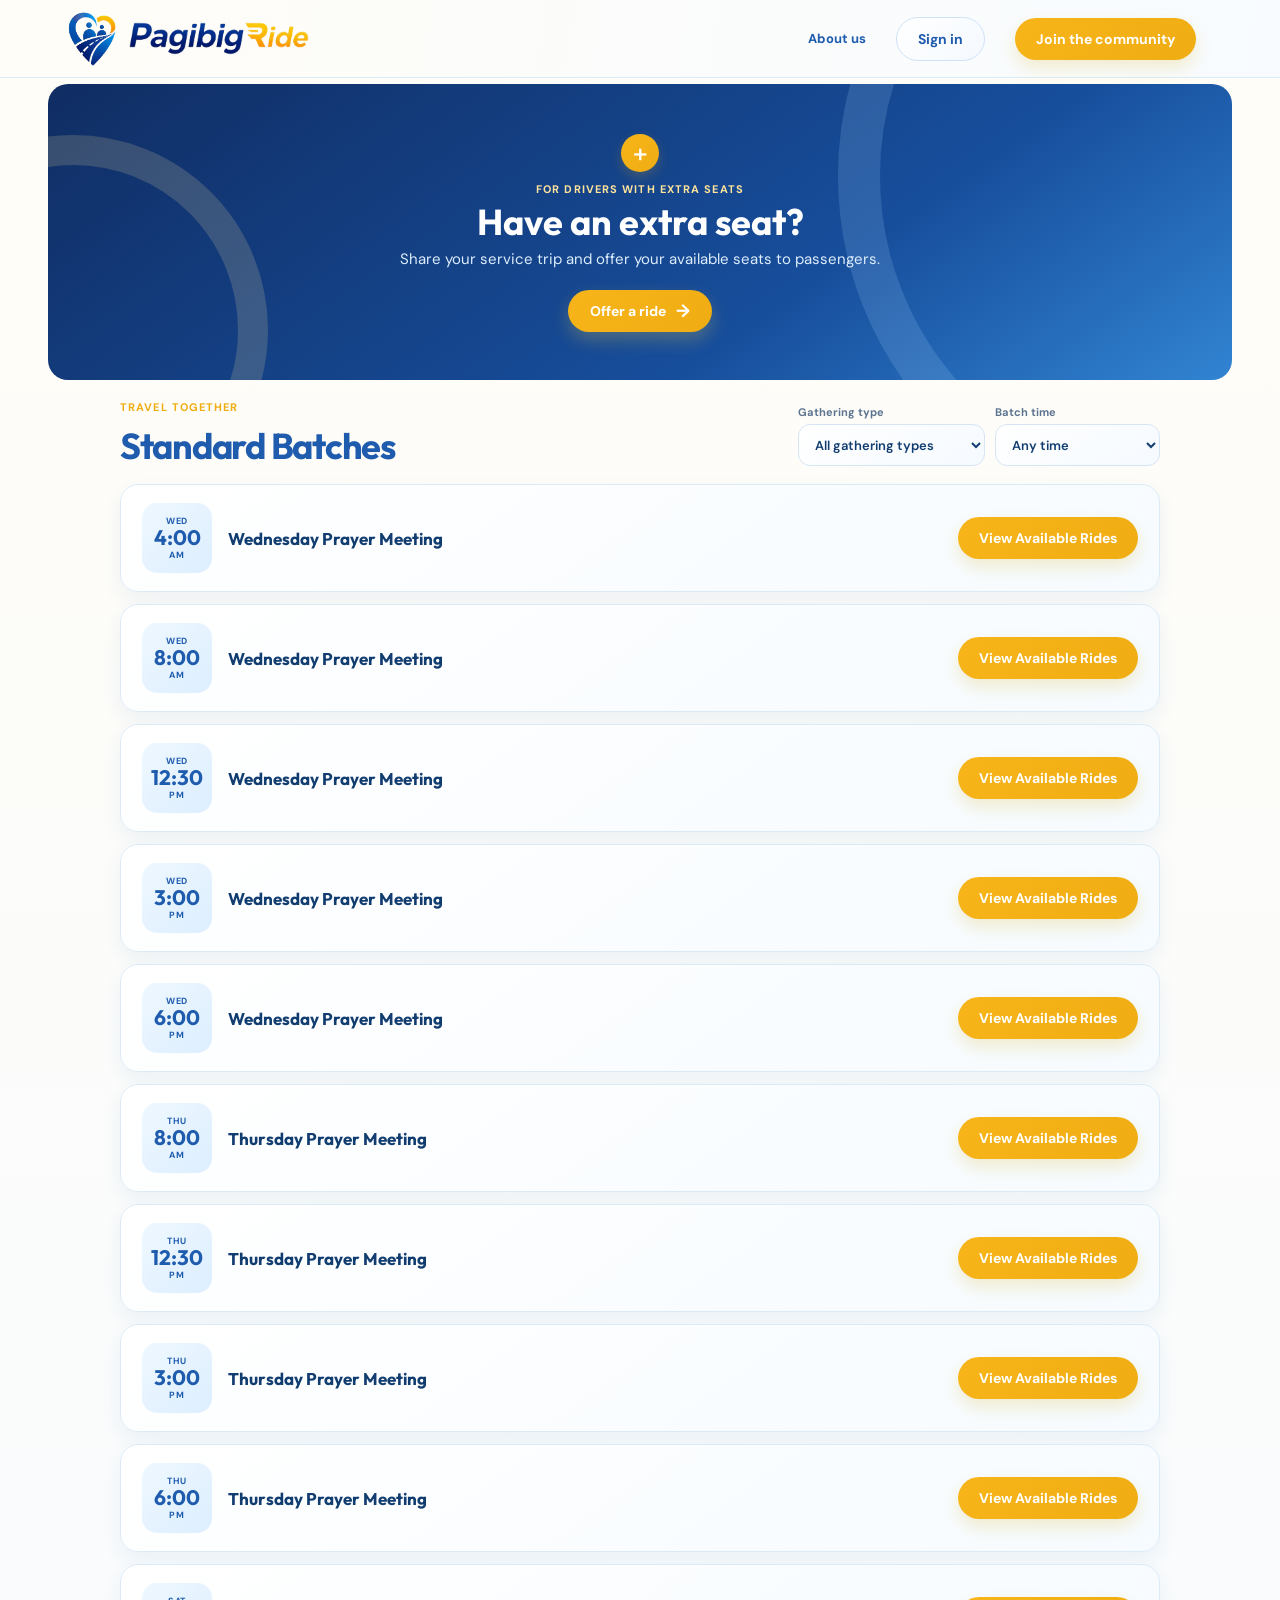
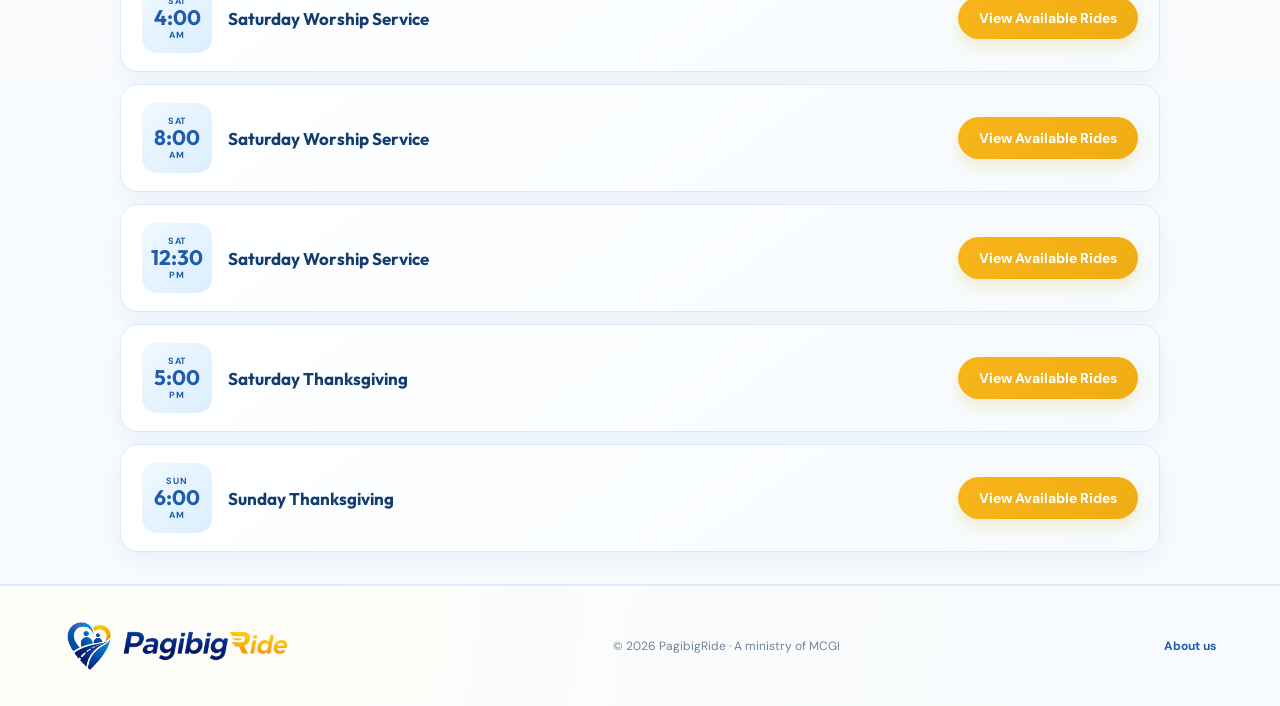
==== commit e9aa60c0: "Add ride filters and floating create button Co-authored-by: Copilot <223556219+Copilot@users.noreply" ====
--- a/index.html
+++ b/index.html
@@ -66,13 +66,39 @@
                 </div>
                 <div class="my-ride-offers-list" id="my-ride-offers-list"></div>
             </section>
+            <section class="my-ride-offers my-accepted-rides" id="my-accepted-rides" aria-labelledby="my-accepted-rides-title" aria-live="polite" hidden>
+                <div class="my-ride-offers-heading">
+                    <div>
+                        <div class="label">Passenger dashboard</div>
+                        <h2 id="my-accepted-rides-title">Your accepted rides</h2>
+                    </div>
+                    <p>Rides you accept appear here.</p>
+                </div>
+                <div class="my-ride-offers-list" id="my-accepted-rides-list"></div>
+            </section>
             <div class="rides-wrap">
                 <div class="rides-heading">
                     <div>
                         <div class="label">Travel together</div>
                         <h2 class="heading" id="rides-heading">Standard Batches</h2>
                     </div>
-                    <p class="sub">Find a seat for an upcoming service.</p>
+                    <div class="batch-filters" role="group" aria-label="Filter Standard Batches">
+                        <label class="batch-filter" for="batch-type-filter">
+                            <span>Gathering type</span>
+                            <select id="batch-type-filter">
+                                <option value="all">All gathering types</option>
+                                <option value="prayer-meeting">Prayer meetings</option>
+                                <option value="worship-service">Worship service</option>
+                                <option value="thanksgiving">Thanksgiving</option>
+                            </select>
+                        </label>
+                        <label class="batch-filter" for="batch-time-filter">
+                            <span>Batch time</span>
+                            <select id="batch-time-filter">
+                                <option value="all">Any time</option>
+                            </select>
+                        </label>
+                    </div>
                 </div>
                 <article class="ride-card">
                     <div class="ride-date" aria-label="Wednesday at 4:00 AM">
@@ -349,6 +375,7 @@
                         data-ride-map-destination="MCGI CHAPEL, XQ66+66V, Apalit, Pampanga"
                         data-ride-vehicle="Motorcycle" data-ride-seats="1 seat available">View Available Rides</button>
                 </article>
+                <p class="batch-filter-empty" id="batch-filter-empty" role="status" hidden>No gatherings match these filters.</p>
             </div>
         </section>
     </main>
@@ -379,7 +406,7 @@
                 <div class="label">Ride details</div>
                 <h2 id="ride-modal-title"></h2>
             </div>
-            <a class="button ride-modal-request" href="auth/login.html">Request a ride</a>
+            <button class="button ride-modal-request" type="button">Accept ride</button>
             <button class="ride-modal-close" type="button" aria-label="Close ride details">×</button>
         </div>
         <div class="ride-modal-layout">
@@ -498,8 +525,10 @@
     <a class="create-ride-fab" href="auth/login.html" data-create-ride aria-label="Create a ride" title="Create a ride">
         <span aria-hidden="true">+</span>
     </a>
+    <script src="scroll-fab.js"></script>
     <script src="app.js"></script>
     <script src="ride-details.js"></script>
+    <script src="batch-filters.js"></script>
     <script src="ride-requests.js"></script>
 </body>
 
--- a/style.css
+++ b/style.css
@@ -2157,8 +2157,15 @@
     }
 }
 @media (max-width: 800px) {
+    .account-menu {
+        order: 1;
+        margin-left: auto;
+    }
+
     .mobile-nav {
         display: block;
+        order: 2;
+        margin-left: 0;
     }
 }
 .ride-modal-actions {
@@ -2523,8 +2530,13 @@
     color: #fff;
     background: linear-gradient(145deg, #3184d2, #1f5cae);
     box-shadow: 0 10px 24px rgb(18 61 112 / .3), 0 0 0 1px rgb(31 92 174 / .12);
-    transition: transform .18s ease, box-shadow .18s ease, background .18s ease;
-}
+    opacity: 0;
+    visibility: hidden;
+    pointer-events: none;
+    transform: translateY(10px) scale(.92);
+    transition: opacity .18s ease, visibility .18s ease, transform .18s ease, box-shadow .18s ease, background .18s ease;
+}
+.create-ride-fab.is-visible { opacity: 1; visibility: visible; pointer-events: auto; transform: none; }
 .create-ride-fab span { font: 500 34px/1 'DM Sans', sans-serif; transform: translateY(-1px); }
 .create-ride-fab:hover { transform: translateY(-3px); box-shadow: 0 14px 28px rgb(18 61 112 / .36), 0 0 0 1px rgb(31 92 174 / .16); }
 .create-ride-fab:focus-visible { outline: 3px solid #f7b51a; outline-offset: 4px; }
@@ -2537,6 +2549,7 @@
     background: linear-gradient(145deg, #f7fbff, #fff);
     box-shadow: 0 12px 28px rgb(31 104 174 / .08);
 }
+.my-accepted-rides { border-color: #dceee2; background: linear-gradient(145deg, #f7fcf8, #fff); }
 .my-ride-offers[hidden], .ride-modal-request[hidden], .driver-chat[hidden] { display: none !important; }
 .my-ride-offers-heading { display: flex; align-items: end; justify-content: space-between; gap: 18px; margin-bottom: 14px; }
 .my-ride-offers-heading .label { margin-bottom: 4px; }
@@ -2559,8 +2572,63 @@
 .my-ride-offer-seats { flex: 0 0 auto; padding: 8px 11px; border-radius: 99px; color: #28744a; background: #e8f7ee; font-size: 12px; font-weight: 700; }
 .my-ride-offer-vehicle { flex: 0 0 auto; padding: 8px 11px; border-radius: 99px; color: #245d9b; background: #e9f3ff; font-size: 12px; font-weight: 700; }
 .my-ride-offer-view { flex: 0 0 auto; }
+.my-accepted-ride-driver { color: #245d9b !important; font-weight: 700; }
+.my-accepted-ride-status { color: #28744a; background: #e8f7ee; }
+.ride-modal-own-offer .ride-modal-layout { grid-template-columns: minmax(0, 1fr); }
 .ride-modal-own-offer .ride-detail-grid { grid-template-columns: repeat(2, minmax(0, 1fr)); }
 .ride-detail-item[hidden] { display: none !important; }
+
+.batch-filters {
+    display: flex;
+    align-items: end;
+    justify-content: flex-end;
+    flex-wrap: wrap;
+    gap: 10px;
+}
+.batch-filter {
+    display: grid;
+    min-width: 165px;
+    gap: 5px;
+    color: var(--muted);
+    font-size: 11px;
+    font-weight: 700;
+}
+.batch-filter select {
+    width: 100%;
+    min-height: 42px;
+    padding: 0 34px 0 12px;
+    border: 1px solid #d6e5f4;
+    border-radius: 12px;
+    color: var(--ink);
+    background: linear-gradient(145deg, #fff, #f5faff);
+    font: 600 13px 'DM Sans', sans-serif;
+}
+.batch-filter select:focus-visible {
+    outline: 3px solid rgb(49 132 210 / .24);
+    outline-offset: 2px;
+    border-color: #80b3e2;
+}
+.ride-card[hidden] { display: none !important; }
+.batch-filter-empty {
+    margin: 14px 0 0;
+    padding: 18px;
+    border: 1px dashed #c8dced;
+    border-radius: 16px;
+    color: var(--muted);
+    background: rgb(255 255 255 / .72);
+    text-align: center;
+    font-size: 14px;
+}
+.batch-filter-empty[hidden] { display: none !important; }
+
+@media (max-width: 800px) {
+    .batch-filters { justify-content: flex-start; margin-top: 14px; }
+}
+@media (max-width: 480px) {
+    .batch-filters { display: grid; grid-template-columns: 1fr 1fr; }
+    .batch-filter { min-width: 0; }
+    .batch-filter select { font-size: 12px; padding-left: 9px; }
+}
 
 .create-ride-modal {
     width: min(920px, calc(100% - 32px));
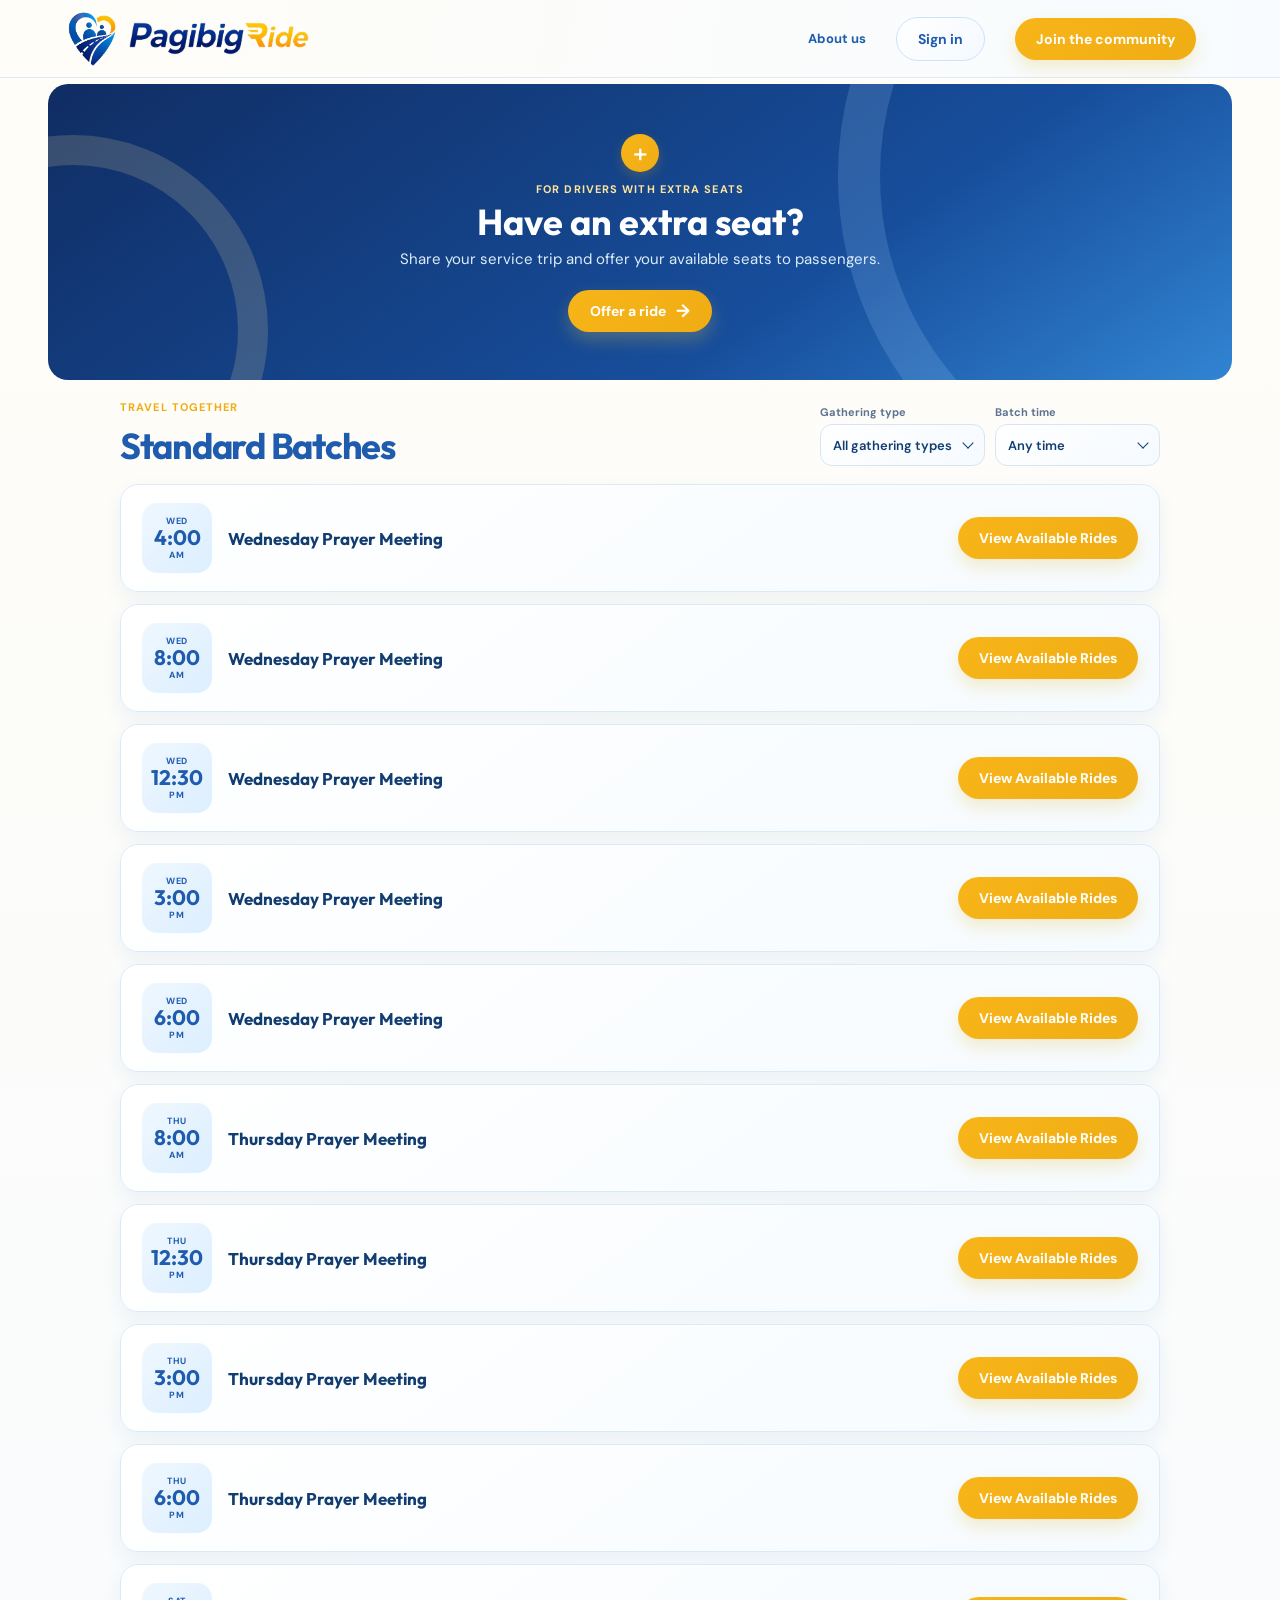
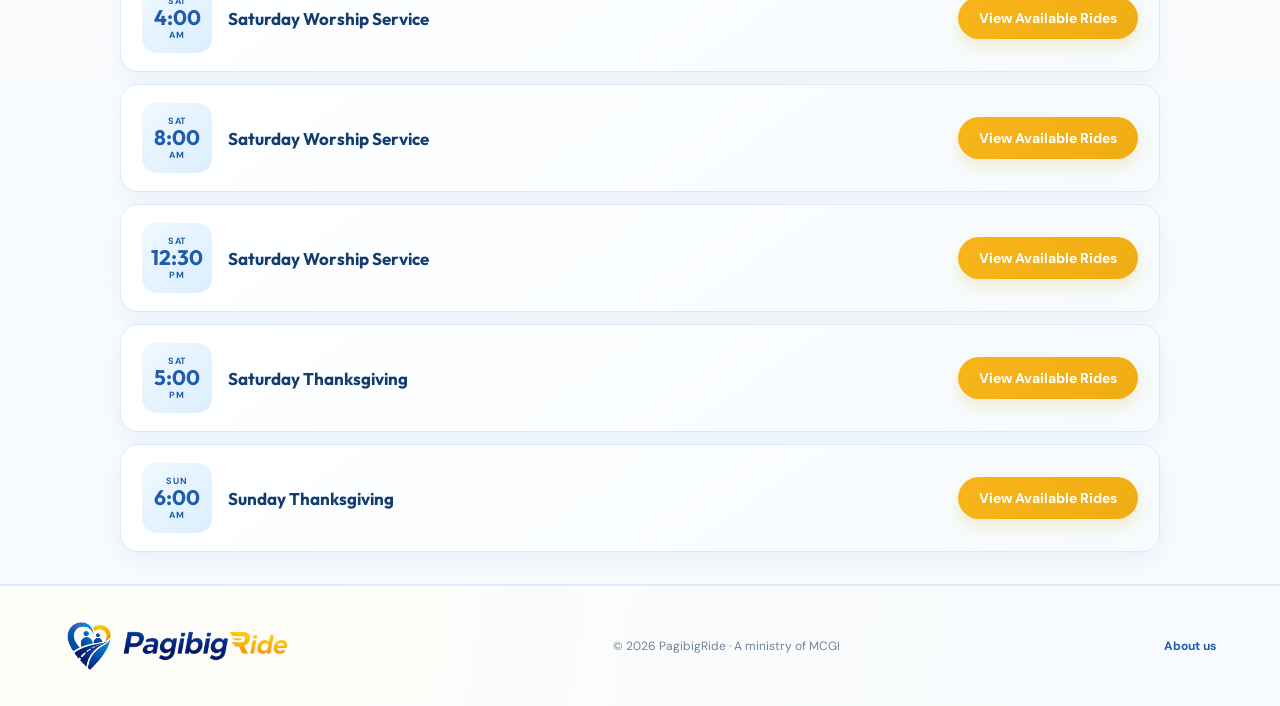
==== commit 3c7da61d: "Improve batch filtering controls Co-authored-by: Copilot <223556219+Copilot@users.noreply.github.com" ====
--- a/index.html
+++ b/index.html
@@ -83,21 +83,26 @@
                         <h2 class="heading" id="rides-heading">Standard Batches</h2>
                     </div>
                     <div class="batch-filters" role="group" aria-label="Filter Standard Batches">
-                        <label class="batch-filter" for="batch-type-filter">
-                            <span>Gathering type</span>
-                            <select id="batch-type-filter">
-                                <option value="all">All gathering types</option>
-                                <option value="prayer-meeting">Prayer meetings</option>
-                                <option value="worship-service">Worship service</option>
-                                <option value="thanksgiving">Thanksgiving</option>
-                            </select>
-                        </label>
-                        <label class="batch-filter" for="batch-time-filter">
-                            <span>Batch time</span>
-                            <select id="batch-time-filter">
-                                <option value="all">Any time</option>
-                            </select>
-                        </label>
+                        <div class="batch-filter">
+                            <span id="batch-type-label">Gathering type</span>
+                            <button class="batch-filter-trigger" id="batch-type-filter" type="button"
+                                aria-labelledby="batch-type-label batch-type-value" aria-haspopup="listbox"
+                                aria-expanded="false" aria-controls="batch-type-options">
+                                <span class="batch-filter-value" id="batch-type-value">All gathering types</span>
+                            </button>
+                            <div class="batch-filter-menu" id="batch-type-options" role="listbox"
+                                aria-labelledby="batch-type-label" hidden></div>
+                        </div>
+                        <div class="batch-filter">
+                            <span id="batch-time-label">Batch time</span>
+                            <button class="batch-filter-trigger" id="batch-time-filter" type="button"
+                                aria-labelledby="batch-time-label batch-time-value" aria-haspopup="listbox"
+                                aria-expanded="false" aria-controls="batch-time-options">
+                                <span class="batch-filter-value" id="batch-time-value">Any time</span>
+                            </button>
+                            <div class="batch-filter-menu" id="batch-time-options" role="listbox"
+                                aria-labelledby="batch-time-label" hidden></div>
+                        </div>
                     </div>
                 </div>
                 <article class="ride-card">
--- a/style.css
+++ b/style.css
@@ -2579,35 +2579,89 @@
 .ride-detail-item[hidden] { display: none !important; }
 
 .batch-filters {
+    position: relative;
+    z-index: 20;
     display: flex;
     align-items: end;
     justify-content: flex-end;
     flex-wrap: wrap;
     gap: 10px;
 }
+.rides-heading { position: relative; z-index: 20; }
 .batch-filter {
     display: grid;
+    position: relative;
     min-width: 165px;
     gap: 5px;
     color: var(--muted);
     font-size: 11px;
     font-weight: 700;
 }
-.batch-filter select {
+.batch-filter-trigger {
+    display: flex;
+    align-items: center;
+    justify-content: space-between;
+    gap: 12px;
     width: 100%;
     min-height: 42px;
-    padding: 0 34px 0 12px;
+    padding: 0 12px;
     border: 1px solid #d6e5f4;
     border-radius: 12px;
     color: var(--ink);
     background: linear-gradient(145deg, #fff, #f5faff);
     font: 600 13px 'DM Sans', sans-serif;
-}
-.batch-filter select:focus-visible {
+    text-align: left;
+    cursor: pointer;
+}
+.batch-filter-value { min-width: 0; overflow: hidden; text-overflow: ellipsis; white-space: nowrap; }
+.batch-filter-trigger::after {
+    width: 7px;
+    height: 7px;
+    flex: 0 0 7px;
+    border-right: 1.5px solid currentColor;
+    border-bottom: 1.5px solid currentColor;
+    content: '';
+    transform: translateY(-2px) rotate(45deg);
+    transition: transform .16s ease;
+}
+.batch-filter-trigger[aria-expanded="true"]::after { transform: translateY(2px) rotate(225deg); }
+.batch-filter-trigger:focus-visible {
     outline: 3px solid rgb(49 132 210 / .24);
     outline-offset: 2px;
     border-color: #80b3e2;
 }
+.batch-filter-menu {
+    position: absolute;
+    z-index: 25;
+    top: calc(100% + 6px);
+    right: 0;
+    left: 0;
+    max-height: min(280px, 45vh);
+    padding: 5px;
+    overflow-y: auto;
+    border: 1px solid #d6e5f4;
+    border-radius: 12px;
+    background: #fff;
+    box-shadow: 0 14px 28px rgb(19 54 92 / .18);
+}
+.batch-filter-menu[hidden] { display: none !important; }
+.batch-filter-option {
+    display: block;
+    width: 100%;
+    min-height: 38px;
+    padding: 9px 10px;
+    border: 0;
+    border-radius: 8px;
+    color: var(--ink);
+    background: transparent;
+    font: 600 13px 'DM Sans', sans-serif;
+    text-align: left;
+    cursor: pointer;
+}
+.batch-filter-option:hover,
+.batch-filter-option:focus-visible,
+.batch-filter-option[aria-selected="true"] { background: #edf6ff; }
+.batch-filter-option:focus-visible { outline: 2px solid #80b3e2; outline-offset: -2px; }
 .ride-card[hidden] { display: none !important; }
 .batch-filter-empty {
     margin: 14px 0 0;
@@ -2627,7 +2681,7 @@
 @media (max-width: 480px) {
     .batch-filters { display: grid; grid-template-columns: 1fr 1fr; }
     .batch-filter { min-width: 0; }
-    .batch-filter select { font-size: 12px; padding-left: 9px; }
+    .batch-filter-trigger { font-size: 12px; padding-inline: 9px; }
 }
 
 .create-ride-modal {
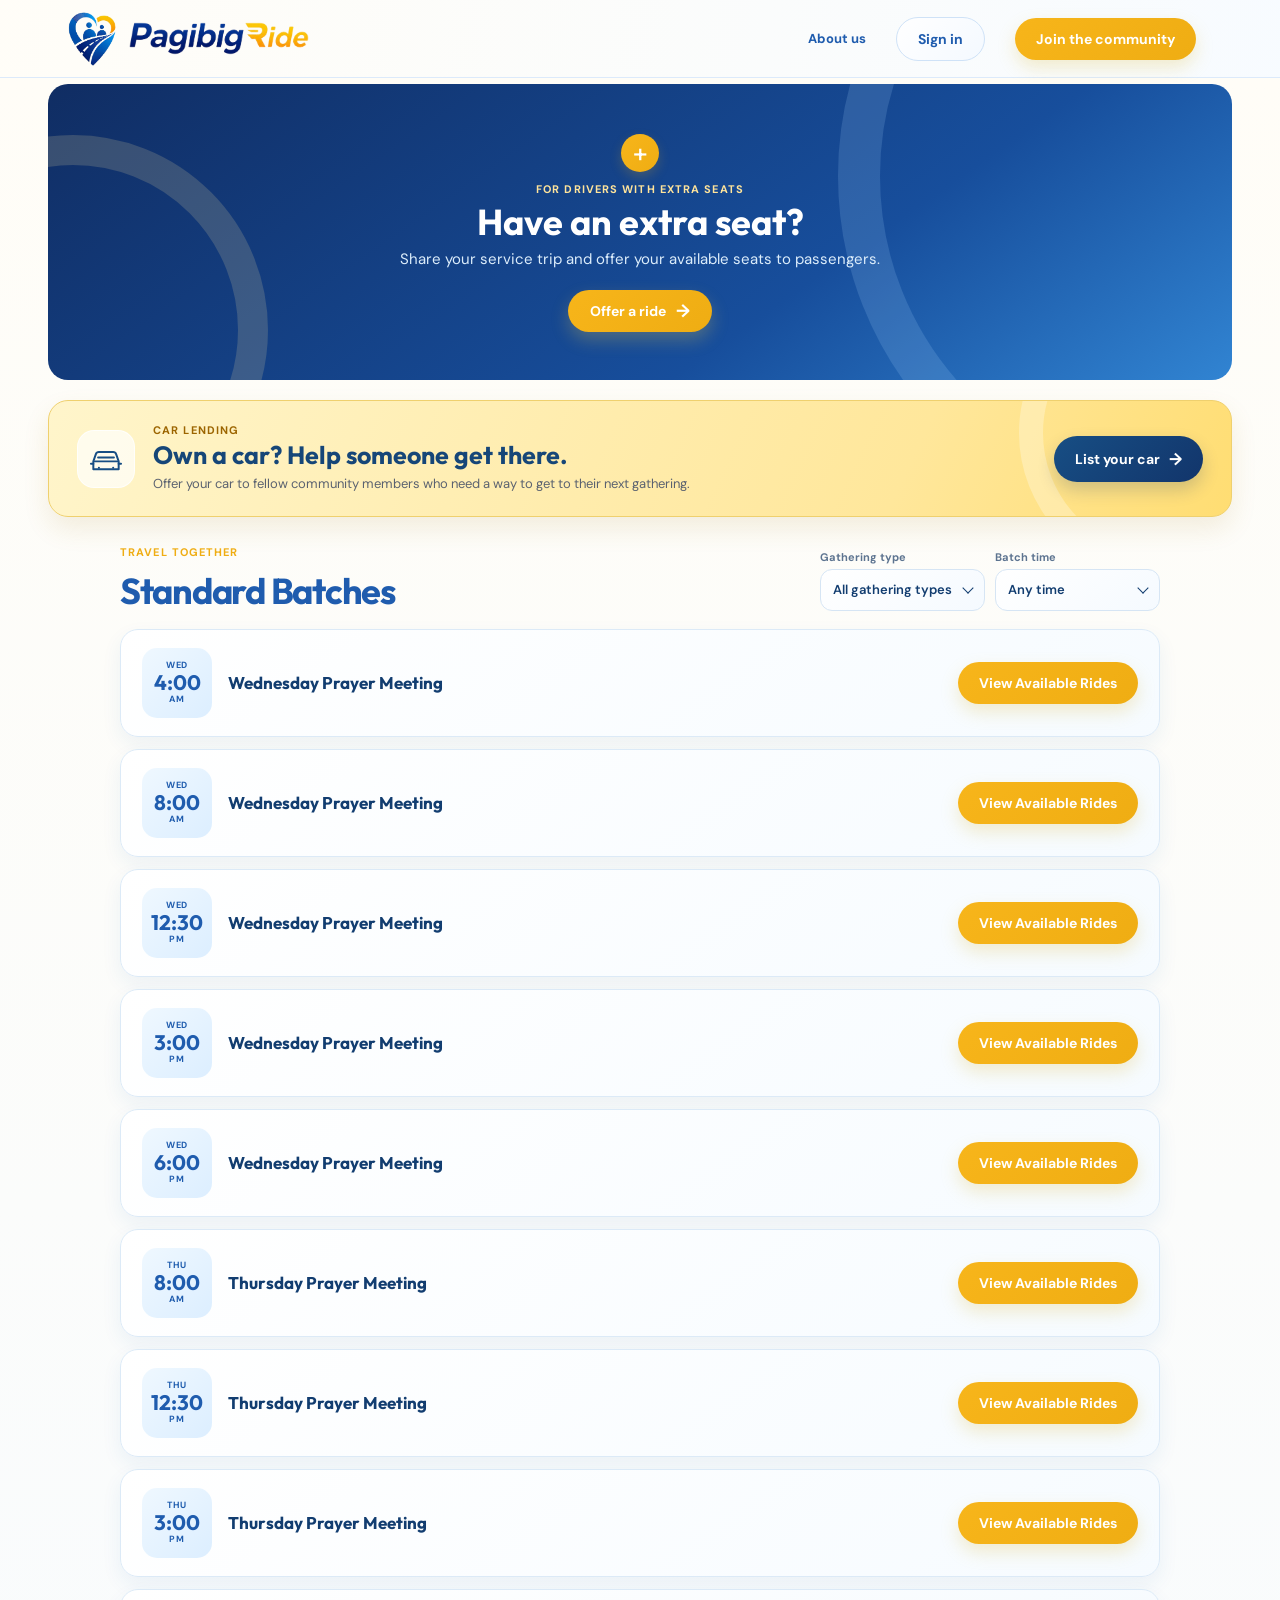
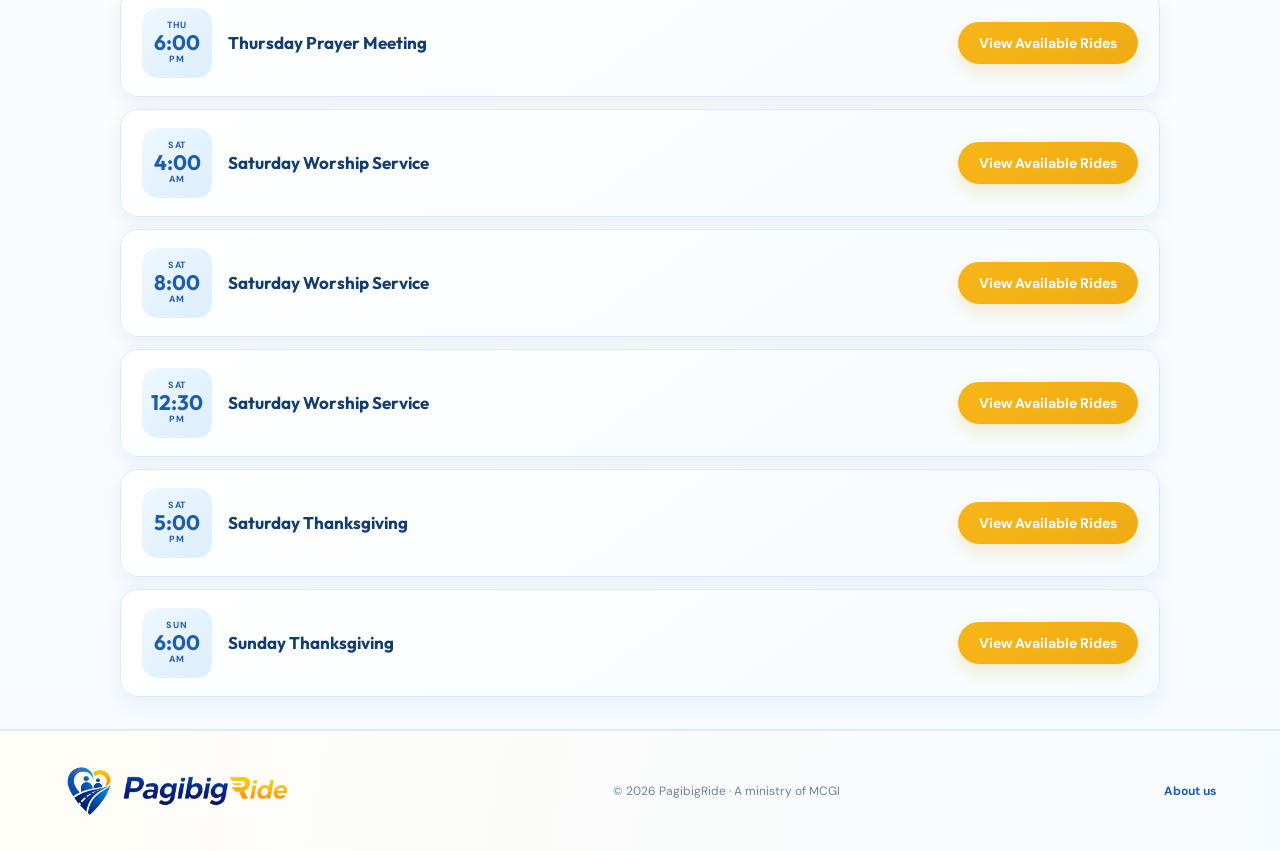
==== commit cb7e8961: "Add car lending page and improve ride filters Co-authored-by: Copilot <223556219+Copilot@users.norep" ====
--- a/index.html
+++ b/index.html
@@ -56,6 +56,22 @@
                             aria-hidden="true">→</span></a>
                 </div>
             </div>
+            <a class="car-lending-card" href="car-lending.html" aria-labelledby="car-lending-title">
+                <div class="car-lending-icon" aria-hidden="true">
+                    <svg viewBox="0 0 48 48" fill="none">
+                        <path d="m8 27 3.2-9.1a4 4 0 0 1 3.8-2.7h18a4 4 0 0 1 3.8 2.7L40 27v10H8V27Z"
+                            stroke="currentColor" stroke-width="2.5" stroke-linejoin="round" />
+                        <path d="M10 27h28M15 35h.1M33 35h.1M8 30H5m38 0h-3M14 22h20" stroke="currentColor"
+                            stroke-width="2.5" stroke-linecap="round" />
+                    </svg>
+                </div>
+                <div class="car-lending-copy">
+                    <div class="label">Car lending</div>
+                    <h2 id="car-lending-title">Own a car? Help someone get there.</h2>
+                    <p>Offer your car to fellow community members who need a way to get to their next gathering.</p>
+                </div>
+                <span class="button car-lending-action">List your car <span aria-hidden="true">→</span></span>
+            </a>
             <section class="my-ride-offers" id="my-ride-offers" aria-labelledby="my-ride-offers-title" aria-live="polite" hidden>
                 <div class="my-ride-offers-heading">
                     <div>
@@ -82,7 +98,15 @@
                         <div class="label">Travel together</div>
                         <h2 class="heading" id="rides-heading">Standard Batches</h2>
                     </div>
-                    <div class="batch-filters" role="group" aria-label="Filter Standard Batches">
+                    <button class="batch-filter-toggle" id="batch-filter-toggle" type="button"
+                        aria-label="Show batch filters" aria-expanded="false" aria-controls="batch-filters">
+                        <svg aria-hidden="true" viewBox="0 0 24 24" fill="none">
+                            <path d="M4 7h16M7 12h10m-7 5h4" stroke="currentColor" stroke-width="1.8"
+                                stroke-linecap="round" />
+                        </svg>
+                        <span class="batch-filter-toggle-label">Filters</span>
+                    </button>
+                    <div class="batch-filters" id="batch-filters" role="group" aria-label="Filter Standard Batches">
                         <div class="batch-filter">
                             <span id="batch-type-label">Gathering type</span>
                             <button class="batch-filter-trigger" id="batch-type-filter" type="button"
@@ -495,10 +519,6 @@
                         autocomplete="off" role="combobox" aria-autocomplete="list" aria-expanded="false"
                         aria-controls="pickup-location-suggestions" required>
                     <div class="location-suggestions" id="pickup-location-suggestions" role="listbox" hidden></div>
-                    <small class="location-attribution">Suggestions by <a href="https://github.com/komoot/photon"
-                            target="_blank" rel="noopener noreferrer">Photon</a> · © <a
-                            href="https://www.openstreetmap.org/copyright" target="_blank"
-                            rel="noopener noreferrer">OpenStreetMap contributors</a></small>
                 </div>
                 <div class="field"><label for="ride-destination">Destination</label><input id="ride-destination"
                         name="destination" type="text" value="MCGI Chapel, XQ66+66V, Apalit, Pampanga" readonly required
--- a/style.css
+++ b/style.css
@@ -2516,6 +2516,80 @@
 .create-ride-callout .button { display: inline-flex; align-items: center; gap: 10px; padding: 12px 22px; }
 .create-ride-callout .button span { font-size: 18px; line-height: 14px; transition: transform .2s ease; }
 .create-ride-callout .button:hover span { transform: translateX(3px); }
+.car-lending-card {
+    position: relative;
+    display: grid;
+    grid-template-columns: 58px minmax(0, 1fr) auto;
+    align-items: center;
+    gap: 18px;
+    margin: 0 0 28px;
+    padding: 22px 28px;
+    overflow: hidden;
+    isolation: isolate;
+    border: 1px solid #efd06e;
+    border-radius: 20px;
+    color: var(--ink);
+    background: linear-gradient(115deg, #fff5cb, #ffe79b 72%, #ffdd72);
+    box-shadow: 0 12px 26px rgb(161 123 25 / .12);
+    text-decoration: none;
+}
+.car-lending-card:focus-visible { outline: 3px solid rgb(49 132 210 / .36); outline-offset: 3px; }
+.car-lending-card::after {
+    position: absolute;
+    z-index: -1;
+    top: -112px;
+    right: -76px;
+    width: 240px;
+    height: 240px;
+    border: 24px solid rgb(255 255 255 / .28);
+    border-radius: 50%;
+    content: '';
+    pointer-events: none;
+}
+.car-lending-icon {
+    display: grid;
+    width: 58px;
+    height: 58px;
+    place-items: center;
+    border: 1px solid rgb(255 255 255 / .76);
+    border-radius: 17px;
+    color: #174e84;
+    background: rgb(255 255 255 / .68);
+}
+.car-lending-icon svg { width: 38px; height: 38px; }
+.car-lending-copy { min-width: 0; z-index: 1; }
+.car-lending-copy .label { margin-bottom: 3px; color: #9c6500; }
+.car-lending-copy h2 { margin: 0 0 4px; color: #164678; font: 700 clamp(20px, 2.4vw, 25px)/1.2 Outfit, sans-serif; }
+.car-lending-copy p { max-width: 620px; margin: 0; color: #5b6270; font-size: 13px; line-height: 1.5; }
+.car-lending-action {
+    z-index: 1;
+    display: inline-flex;
+    align-items: center;
+    justify-content: center;
+    gap: 9px;
+    white-space: nowrap;
+    background: linear-gradient(135deg, #174e84, #12356b);
+    box-shadow: 0 8px 17px rgb(18 53 107 / .2);
+}
+.car-lending-action:hover { box-shadow: 0 12px 22px rgb(18 53 107 / .26); }
+.car-lending-action span { font-size: 17px; transition: transform .2s ease; }
+.car-lending-action:hover span { transform: translateX(3px); }
+.car-lendings { max-width: 1040px; margin: 0 auto 30px; }
+.car-lendings-heading { display: flex; align-items: center; justify-content: space-between; gap: 16px; margin-bottom: 6px; }
+.car-lendings-heading .label { margin-bottom: 2px; }
+.car-lendings-heading h1, .car-lendings-heading h2 { margin: 0; color: var(--navy); font: 700 22px/1.2 Outfit, sans-serif; }
+.car-lendings-intro { margin: 0 0 4px; color: #4e657b; font-size: 13px; line-height: 1.5; }
+.car-lending-add { flex: 0 0 auto; padding: 10px 16px; font-size: 13px; }
+.car-lendings-demo-note { margin: 0 0 12px; color: var(--muted); font-size: 11px; line-height: 1.45; }
+.car-lendings-empty { margin: 0; padding: 17px; border: 1px dashed #d6e5d2; border-radius: 14px; color: #55745e; background: #fbfdf5; font-size: 13px; text-align: center; }
+.car-lendings-empty[hidden] { display: none !important; }
+.car-lendings-status:not(:empty) { margin: 0 0 10px; color: #28744a; font-size: 12px; }
+.car-lendings-list { display: grid; grid-template-columns: repeat(auto-fill, minmax(min(100%, 250px), 1fr)); gap: 12px; }
+.car-lending-listing { min-width: 0; padding: 16px; border: 1px solid #dce8cb; border-radius: 16px; background: linear-gradient(145deg, #fff, #fbfdf5); box-shadow: 0 7px 18px rgb(46 78 34 / .07); }
+.car-lending-listing-title { margin: 0 0 8px; color: #164678; font: 700 18px/1.25 Outfit, sans-serif; overflow-wrap: anywhere; }
+.car-lending-listing-area, .car-lending-listing-availability { margin: 4px 0; color: #4e657b; font-size: 12px; line-height: 1.4; }
+.car-lending-request { width: 100%; margin-top: 12px; padding: 10px 14px; font-size: 12px; }
+.car-lending-request:disabled { color: #28744a; background: #e6f5e9; box-shadow: none; cursor: default; transform: none; }
 .create-ride-fab {
     position: fixed;
     z-index: 30;
@@ -2588,6 +2662,22 @@
     gap: 10px;
 }
 .rides-heading { position: relative; z-index: 20; }
+.batch-filter-toggle {
+    display: none;
+    align-items: center;
+    justify-content: center;
+    gap: 7px;
+    min-height: 40px;
+    padding: 0 12px;
+    border: 1px solid #d6e5f4;
+    border-radius: 12px;
+    color: #245d9b;
+    background: #fff;
+    font: 700 13px 'DM Sans', sans-serif;
+    cursor: pointer;
+}
+.batch-filter-toggle svg { width: 19px; height: 19px; flex: 0 0 19px; }
+.batch-filter-toggle:focus-visible { outline: 3px solid rgb(49 132 210 / .24); outline-offset: 2px; }
 .batch-filter {
     display: grid;
     position: relative;
@@ -2676,12 +2766,35 @@
 .batch-filter-empty[hidden] { display: none !important; }
 
 @media (max-width: 800px) {
-    .batch-filters { justify-content: flex-start; margin-top: 14px; }
+    .rides-heading { display: flex; align-items: flex-end; gap: 10px; }
+    .rides-heading > div:first-child { min-width: 0; }
+    .batch-filter-toggle { display: inline-flex; flex: 0 0 auto; margin: 0 0 2px auto; }
+    .batch-filters {
+        display: none;
+        position: absolute;
+        top: calc(100% + 8px);
+        right: 0;
+        z-index: 30;
+        grid-template-columns: repeat(2, minmax(0, 1fr));
+        width: min(340px, calc(100vw - 32px));
+        margin: 0;
+        padding: 12px;
+        gap: 10px;
+        border: 1px solid #d6e5f4;
+        border-radius: 15px;
+        background: #fff;
+        box-shadow: 0 14px 30px rgb(19 54 92 / .18);
+    }
+    .rides-heading[data-filters-open="true"] .batch-filters { display: grid; }
+    .batch-filter { min-width: 0; }
 }
 @media (max-width: 480px) {
-    .batch-filters { display: grid; grid-template-columns: 1fr 1fr; }
-    .batch-filter { min-width: 0; }
-    .batch-filter-trigger { font-size: 12px; padding-inline: 9px; }
+    .batch-filter-toggle { width: 40px; min-width: 40px; padding: 0; }
+    .batch-filter-toggle-label { display: none; }
+}
+@media (max-width: 380px) {
+    .batch-filters { grid-template-columns: minmax(0, 1fr); }
+    .batch-filter-trigger { font-size: 13px; padding-inline: 12px; }
 }
 
 .create-ride-modal {
@@ -2696,6 +2809,7 @@
     box-shadow: 0 24px 70px rgb(23 64 108 / .24);
 }
 .create-ride-modal::backdrop { background: rgb(21 47 74 / .44); backdrop-filter: blur(5px); }
+.car-lending-modal { width: min(700px, calc(100% - 32px)); max-width: 700px; }
 .create-ride-heading { display: flex; justify-content: space-between; gap: 20px; margin-bottom: 20px; }
 .create-ride-heading h2 { margin: 3px 0 5px; color: var(--navy); font: 700 28px/1.15 Outfit, sans-serif; }
 .create-ride-heading p { margin: 0; color: var(--muted); font-size: 13px; }
@@ -2742,14 +2856,37 @@
 .location-suggestion-option:last-child { border-bottom: 0; }
 .location-suggestion-option:hover, .location-suggestion-option[aria-selected="true"] { background: #f0f7ff; }
 .location-suggestion-message { padding: 11px 12px; color: var(--muted); font-size: 12px; line-height: 1.4; }
-.location-attribution { display: block; margin-top: 5px; color: #70859b; font-size: 10px; line-height: 1.3; }
-.location-attribution a { color: #376b9c; text-decoration: underline; text-underline-offset: 2px; }
 .create-ride-map-heading a[aria-disabled="true"] { color: #91a5ba; cursor: not-allowed; }
 .create-ride-route { padding: 13px; border: 1px solid #dceaf7; border-radius: 16px; background: #fff; }
 .create-ride-route #create-route-hint { margin: 0 0 10px; color: var(--muted); font-size: 12px; }
 .create-ride-map { min-height: 230px; background: #eef5fb; }
 .create-ride-footer { display: flex; justify-content: flex-end; align-items: center; gap: 14px; }
 .create-ride-footer p { flex: 1; margin: 0; color: #28744a; font-size: 13px; }
+.car-lending-form { display: grid; gap: 12px; }
+.car-pickup-map-panel { min-width: 0; padding: 1px 12px 12px; border: 1px solid #dceaf7; border-radius: 15px; background: #fff; }
+.car-pickup-map-panel .ride-map-heading { margin: 10px 0 6px; }
+.car-pickup-map-panel > p { margin: 0 0 8px; color: var(--muted); font-size: 11px; line-height: 1.4; }
+.car-pickup-map { height: 180px; min-height: 0; border-radius: 11px; }
+.car-pickup-map[hidden] { display: none; }
+.car-pickup-map-link[aria-disabled="true"] { color: #91a5ba; cursor: not-allowed; }
+.car-lending-location-link { display: inline-block; margin: 0 0 5px; color: #376b9c; font-size: 11px; font-weight: 700; text-decoration: underline; }
+.car-lending-fields { display: grid; grid-template-columns: repeat(2, minmax(0, 1fr)); gap: 0 14px; }
+.car-lending-fields .field { min-width: 0; margin-bottom: 12px; }
+.car-lending-fields label { display: block; margin-bottom: 6px; color: #345a7d; font-size: 12px; font-weight: 700; }
+.car-lending-fields input, .car-lending-fields select {
+    width: 100%; min-height: 44px; padding: 10px 12px; border: 1px solid #d5e3f0; border-radius: 12px;
+    color: var(--ink); background: #fff; font: 14px 'DM Sans', sans-serif;
+}
+.car-lending-fields input:focus, .car-lending-fields select:focus {
+    outline: 0; border-color: #5a9add; box-shadow: 0 0 0 3px rgb(50 130 211 / .13);
+}
+.car-lending-form-footer { display: flex; align-items: center; justify-content: space-between; gap: 14px; margin-top: 3px; }
+.car-lending-form-footer p { margin: 0; color: var(--muted); font-size: 11px; line-height: 1.4; }
+.car-lending-form-footer .button { flex: 0 0 auto; }
+.car-lending-main { max-width: 1100px; min-height: calc(100vh - 78px); margin: 0 auto; padding: 34px 30px 70px; }
+.car-lending-back { display: inline-block; margin-bottom: 22px; color: #4b6785; font-size: 13px; font-weight: 700; }
+.car-lending-back:hover { color: #c88400; }
+.car-lending-main .car-lendings { margin: 0 auto; }
 
 @media (max-width: 760px) {
     .create-ride-fields { grid-template-columns: 1fr 1fr; }
@@ -2760,12 +2897,26 @@
     .create-ride-area { min-height: 270px; margin-bottom: 18px; padding: 15px 16px; border-radius: 16px; }
     .create-ride-callout { min-height: 240px; padding: 22px 18px 24px; }
     .create-ride-callout p { max-width: 290px; font-size: 13px; }
+    .car-lending-card { grid-template-columns: 44px minmax(0, 1fr); gap: 12px; margin-bottom: 23px; padding: 18px; border-radius: 16px; }
+    .car-lending-icon { width: 44px; height: 44px; border-radius: 13px; }
+    .car-lending-icon svg { width: 31px; height: 31px; }
+    .car-lending-copy h2 { font-size: 21px; }
+    .car-lending-copy p { font-size: 12px; }
+    .car-lending-action { grid-column: 2; justify-self: start; padding: 10px 16px; font-size: 13px; }
+    .car-lendings { margin-bottom: 24px; }
+    .car-lendings-heading h1, .car-lendings-heading h2 { font-size: 20px; }
+    .car-lending-add { padding: 9px 12px; font-size: 12px; }
+    .car-lending-main { min-height: calc(100vh - 66px); padding: 24px 20px 48px; }
+    .car-lending-back { margin-bottom: 17px; }
     .create-ride-modal { width: calc(100% - 20px); padding: 18px; border-radius: 18px; }
+    .car-lending-modal { width: calc(100% - 20px); max-height: calc(100dvh - 20px); }
     .create-ride-heading h2 { font-size: 24px; }
     .create-ride-fields { grid-template-columns: 1fr; }
     .create-ride-fields .field:nth-child(3) { grid-column: auto; }
     .create-ride-map { min-height: 190px; }
     .create-ride-footer { align-items: stretch; flex-direction: column; }
+    .car-lending-fields { grid-template-columns: minmax(0, 1fr); }
+    .car-lending-form-footer { align-items: stretch; flex-direction: column; }
     .my-ride-offers { padding: 16px; border-radius: 16px; }
     .my-ride-offers-heading { display: block; }
     .my-ride-offers-heading p { margin-top: 5px; }
